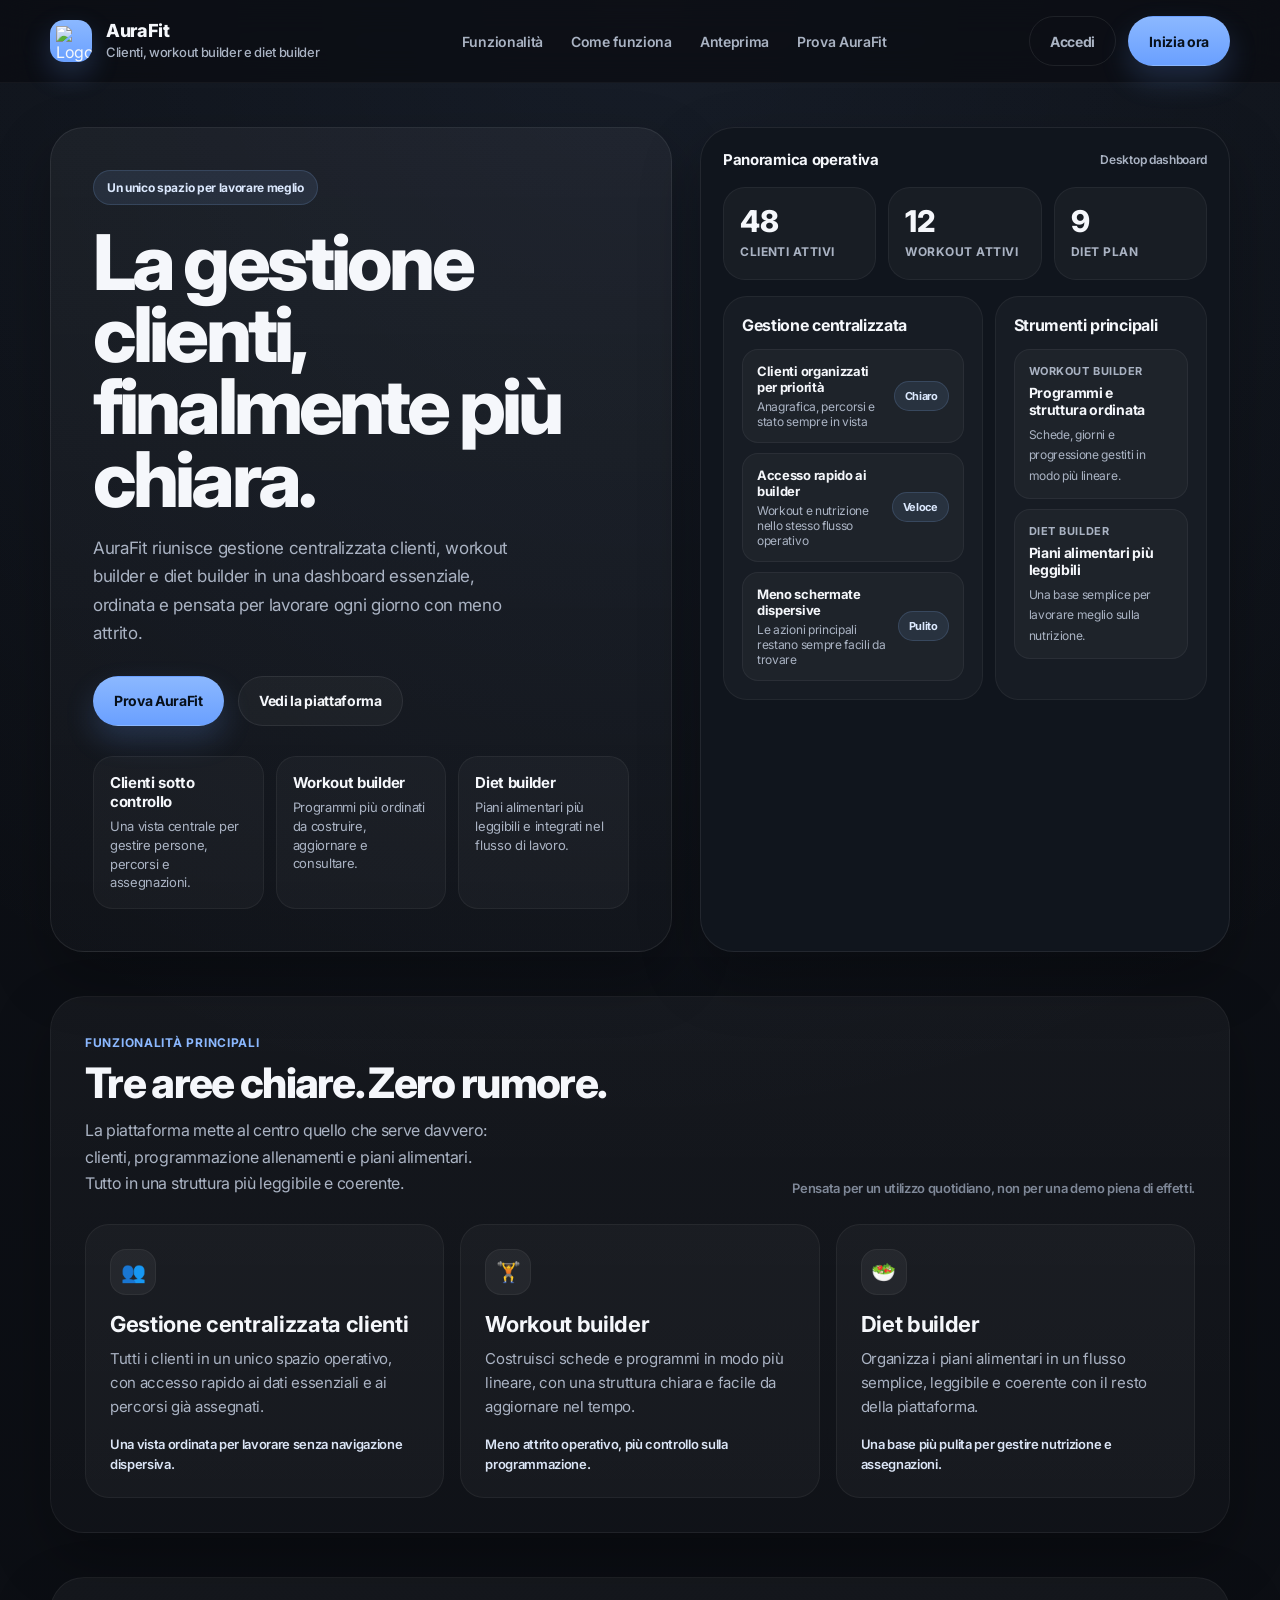
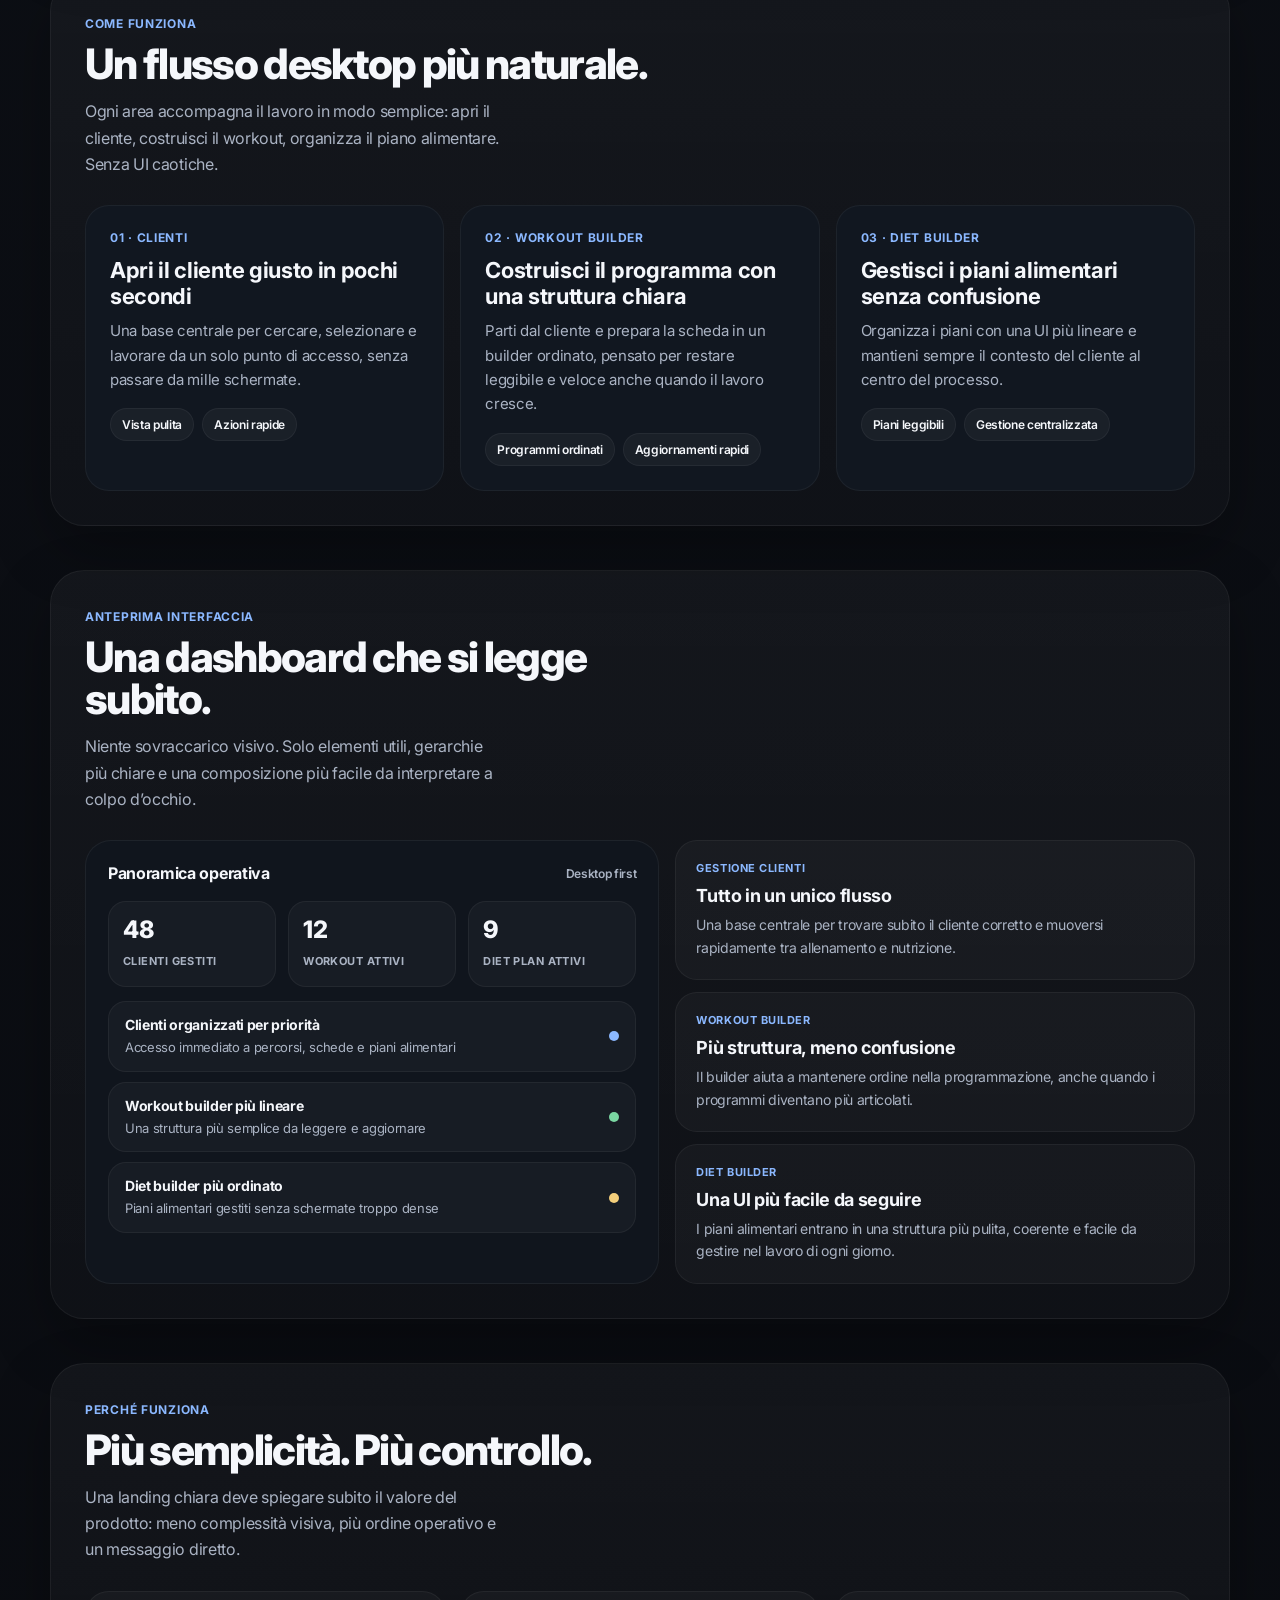
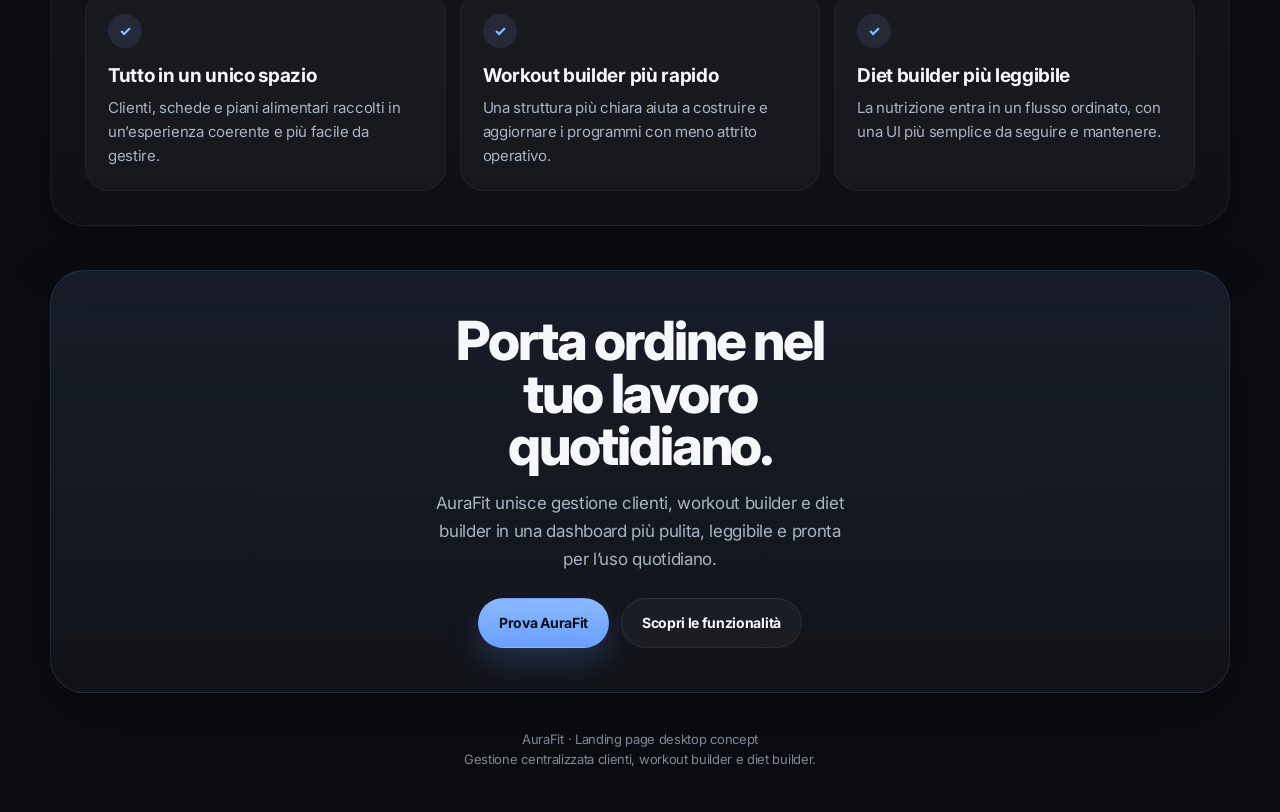
==== public/index.html @ 7ba54637 "Redesign landing desktop e aggiorna header mobile" ====
<!DOCTYPE html>
<html lang="it">
<head>
  <meta charset="UTF-8" />
  <meta name="viewport" content="width=device-width, initial-scale=1.0" />
  <meta name="theme-color" content="#0b0d12" />
  <link rel="apple-touch-icon" href="/media/apple-touch-icon.png" />
  <link rel="manifest" href="/manifest.json" />
  <title>AuraFit — Gestione clienti, workout builder e diet builder</title>
  <link rel="preconnect" href="https://fonts.googleapis.com">
  <link rel="preconnect" href="https://fonts.gstatic.com" crossorigin>
  <link href="https://fonts.googleapis.com/css2?family=Inter:wght@400;500;600;700;800&display=swap" rel="stylesheet">
  <style>
    :root {
      --bg: #0b0d12;
      --bg-soft: #11141b;
      --surface: #141922;
      --surface-2: #191f29;
      --surface-3: #10151d;
      --stroke: rgba(255,255,255,0.08);
      --stroke-soft: rgba(255,255,255,0.05);
      --text: #f5f7fb;
      --muted: #aab3c3;
      --muted-2: #7f8898;
      --primary: #8bb8ff;
      --primary-strong: #6aa0ff;
      --success: #7ad7a2;
      --warning: #f4cf7b;
      --shadow: 0 24px 60px rgba(0,0,0,0.28);
      --radius-xl: 34px;
      --radius-lg: 26px;
      --radius-md: 20px;
      --radius-sm: 16px;
      --container: 1180px;
    }

    * { box-sizing: border-box; }
    html { scroll-behavior: smooth; }

    body {
      margin: 0;
      font-family: 'Inter', system-ui, -apple-system, BlinkMacSystemFont, 'Segoe UI', sans-serif;
      letter-spacing: -0.02em;
      color: var(--text);
      background:
        radial-gradient(circle at top center, rgba(139, 184, 255, 0.08), transparent 28%),
        linear-gradient(180deg, #0d1016 0%, #0a0c11 100%);
    }

    a { color: inherit; text-decoration: none; }
    img { max-width: 100%; display: block; }

    .container { width: min(var(--container), calc(100% - 48px)); margin: 0 auto; }

    .site-header {
      position: sticky;
      top: 0;
      z-index: 20;
      backdrop-filter: blur(16px);
      background: rgba(10, 12, 17, 0.72);
      border-bottom: 1px solid rgba(255,255,255,0.04);
    }

    .nav { display: flex; align-items: center; justify-content: space-between; gap: 24px; min-height: 82px; }

    .brand { display: flex; align-items: center; gap: 14px; min-width: 0; }

    .brand-mark {
      width: 42px;
      height: 42px;
      border-radius: 14px;
      display: grid;
      place-items: center;
      background: linear-gradient(180deg, var(--primary), var(--primary-strong));
      box-shadow: 0 12px 28px rgba(106, 160, 255, 0.22);
      overflow: hidden;
      padding: 6px;
      flex: 0 0 auto;
    }

    .brand-mark img {
      width: 100%;
      height: 100%;
      object-fit: contain;
    }

    .brand-copy strong { display: block; font-size: 18px; line-height: 1.05; font-weight: 800; }
    .brand-copy span { display: block; margin-top: 4px; color: var(--muted); font-size: 13px; font-weight: 500; }

    .nav-links { display: flex; align-items: center; gap: 28px; color: var(--muted); font-size: 14px; font-weight: 600; }
    .nav-actions { display: flex; align-items: center; gap: 12px; }

    .btn {
      display: inline-flex; align-items: center; justify-content: center; min-height: 50px; padding: 0 20px;
      border-radius: 999px; border: 1px solid transparent; font-size: 14px; font-weight: 700;
      transition: transform .18s ease, opacity .18s ease, background .18s ease; cursor: pointer;
    }
    .btn:hover { opacity: 0.96; }
    .btn:active { transform: scale(0.98); }

    .btn-primary { background: linear-gradient(180deg, var(--primary), var(--primary-strong)); color: #07101b; box-shadow: 0 14px 30px rgba(106, 160, 255, 0.20); }
    .btn-secondary { background: rgba(255,255,255,0.035); border-color: var(--stroke); color: var(--text); }
    .btn-ghost { background: transparent; border-color: var(--stroke); color: var(--muted); }

    .hero { padding: 44px 0 22px; }
    .hero-shell { display: grid; grid-template-columns: 1.08fr 0.92fr; gap: 28px; align-items: stretch; }

    .hero-copy, .hero-visual { border-radius: var(--radius-xl); border: 1px solid var(--stroke); box-shadow: var(--shadow); }
    .hero-copy { padding: 42px; background: linear-gradient(180deg, rgba(255,255,255,0.045), rgba(255,255,255,0.02)); }

    .eyebrow {
      display: inline-flex; align-items: center; gap: 8px; padding: 9px 13px; border-radius: 999px;
      background: rgba(139, 184, 255, 0.10); border: 1px solid rgba(139, 184, 255, 0.16);
      color: #dbe8fd; font-size: 12px; font-weight: 700; margin-bottom: 22px;
    }

    h1, h2, h3, p { margin: 0; }

    .hero-copy h1 { font-size: clamp(54px, 6vw, 78px); line-height: 0.94; letter-spacing: -0.05em; max-width: 11ch; margin-bottom: 18px; font-weight: 800; }
    .hero-copy p { font-size: 17px; line-height: 1.68; color: var(--muted); max-width: 38ch; }

    .hero-actions { display: flex; gap: 14px; margin: 28px 0 30px; flex-wrap: wrap; }

    .hero-points { display: grid; grid-template-columns: repeat(3, 1fr); gap: 12px; }
    .point-card { padding: 16px; border-radius: 20px; background: rgba(255,255,255,0.03); border: 1px solid rgba(255,255,255,0.05); }
    .point-card strong { display: block; font-size: 15px; margin-bottom: 6px; }
    .point-card span { display: block; color: var(--muted); font-size: 13px; line-height: 1.45; }

    .hero-visual { padding: 22px; background: #10151d; display: flex; flex-direction: column; gap: 16px; }
    .visual-top { display: flex; align-items: center; justify-content: space-between; margin-bottom: 2px; }
    .visual-top strong { font-size: 15px; font-weight: 700; }
    .visual-top span { color: var(--muted); font-size: 12px; font-weight: 600; }

    .visual-stats { display: grid; grid-template-columns: repeat(3, 1fr); gap: 12px; }
    .stat-card { padding: 18px 16px; border-radius: 22px; background: rgba(255,255,255,0.035); border: 1px solid rgba(255,255,255,0.05); }
    .stat-card .value { display: block; font-size: 30px; line-height: 1; font-weight: 800; margin-bottom: 8px; }
    .stat-card .label { display: block; color: var(--muted); font-size: 12px; line-height: 1.4; text-transform: uppercase; letter-spacing: 0.04em; font-weight: 700; }

    .visual-grid { display: grid; grid-template-columns: 1.1fr 0.9fr; gap: 12px; }
    .panel { padding: 18px; border-radius: 24px; background: rgba(255,255,255,0.03); border: 1px solid rgba(255,255,255,0.05); }
    .panel h3 { font-size: 16px; margin-bottom: 14px; font-weight: 700; }
    .panel-stack { display: grid; gap: 10px; }

    .mini-row {
      display: flex; align-items: center; justify-content: space-between; gap: 10px;
      padding: 13px 14px; border-radius: 16px; background: rgba(255,255,255,0.03); border: 1px solid rgba(255,255,255,0.05);
    }
    .mini-row strong { display: block; font-size: 13px; margin-bottom: 4px; }
    .mini-row span { display: block; color: var(--muted); font-size: 12px; }

    .mini-tag {
      color: #dbe8fd; font-size: 11px; font-weight: 700; padding: 7px 10px; border-radius: 999px;
      background: rgba(139, 184, 255, 0.10); border: 1px solid rgba(139, 184, 255, 0.16); white-space: nowrap;
    }

    .builder-list { display: grid; gap: 10px; }
    .builder-card { padding: 14px; border-radius: 16px; background: rgba(255,255,255,0.03); border: 1px solid rgba(255,255,255,0.05); }
    .builder-card small { display: block; color: var(--muted); font-size: 11px; margin-bottom: 6px; text-transform: uppercase; letter-spacing: 0.05em; font-weight: 700; }
    .builder-card strong { display: block; font-size: 14px; margin-bottom: 5px; }
    .builder-card span { color: var(--muted); font-size: 12px; line-height: 1.45; }

    section { padding: 22px 0; }

    .section-card {
      padding: 34px; border-radius: var(--radius-xl);
      background: linear-gradient(180deg, rgba(255,255,255,0.04), rgba(255,255,255,0.02));
      border: 1px solid var(--stroke-soft); box-shadow: var(--shadow);
    }

    .section-head { display: flex; align-items: end; justify-content: space-between; gap: 24px; margin-bottom: 28px; }
    .section-head .left { max-width: 620px; }

    .kicker { display: inline-block; margin-bottom: 12px; color: var(--primary); font-size: 12px; font-weight: 700; text-transform: uppercase; letter-spacing: 0.06em; }
    .section-head h2 { font-size: 42px; line-height: 1.02; margin-bottom: 12px; font-weight: 800; letter-spacing: -0.04em; }
    .section-head p { color: var(--muted); font-size: 16px; line-height: 1.65; max-width: 42ch; }

    .section-note { color: var(--muted-2); font-size: 13px; font-weight: 600; }

    .features-grid { display: grid; grid-template-columns: repeat(3, 1fr); gap: 16px; }
    .feature-card { padding: 24px; border-radius: 24px; background: rgba(255,255,255,0.03); border: 1px solid rgba(255,255,255,0.05); }
    .feature-icon { width: 46px; height: 46px; display: grid; place-items: center; border-radius: 16px; background: rgba(255,255,255,0.05); border: 1px solid rgba(255,255,255,0.05); font-size: 20px; margin-bottom: 16px; }
    .feature-card h3 { font-size: 22px; margin-bottom: 10px; font-weight: 700; }
    .feature-card p { color: var(--muted); font-size: 15px; line-height: 1.6; margin-bottom: 14px; }
    .feature-card small { color: #dbe5f6; font-size: 13px; font-weight: 600; }

    .workflow-grid { display: grid; grid-template-columns: repeat(3, 1fr); gap: 16px; }
    .workflow-card { padding: 24px; border-radius: 24px; background: #111720; border: 1px solid rgba(255,255,255,0.05); }
    .workflow-card .step { color: var(--primary); font-size: 12px; font-weight: 700; margin-bottom: 12px; text-transform: uppercase; letter-spacing: 0.06em; }
    .workflow-card h3 { font-size: 22px; margin-bottom: 10px; font-weight: 700; }
    .workflow-card p { color: var(--muted); font-size: 15px; line-height: 1.62; margin-bottom: 16px; }

    .chip-row { display: flex; flex-wrap: wrap; gap: 8px; }
    .chip { padding: 8px 11px; border-radius: 999px; background: rgba(255,255,255,0.04); border: 1px solid rgba(255,255,255,0.05); color: var(--text); font-size: 12px; font-weight: 600; }

    .preview-layout { display: grid; grid-template-columns: 1.05fr 0.95fr; gap: 16px; }
    .preview-surface { padding: 22px; border-radius: 26px; background: #10151d; border: 1px solid rgba(255,255,255,0.06); }

    .preview-header { display: flex; align-items: center; justify-content: space-between; gap: 12px; margin-bottom: 18px; }
    .preview-header strong { font-size: 16px; font-weight: 700; }
    .preview-header span { color: var(--muted); font-size: 12px; font-weight: 600; }

    .metrics { display: grid; grid-template-columns: repeat(3, 1fr); gap: 12px; margin-bottom: 14px; }
    .metric-card { padding: 16px 14px; border-radius: 18px; background: rgba(255,255,255,0.03); border: 1px solid rgba(255,255,255,0.05); }
    .metric-card .n { display: block; font-size: 24px; line-height: 1; font-weight: 800; margin-bottom: 7px; }
    .metric-card .t { color: var(--muted); font-size: 11px; text-transform: uppercase; letter-spacing: 0.04em; font-weight: 700; line-height: 1.4; }

    .list-card { display: grid; gap: 10px; }
    .list-item {
      display: flex; align-items: center; justify-content: space-between; gap: 14px;
      padding: 14px 16px; border-radius: 18px; background: rgba(255,255,255,0.03); border: 1px solid rgba(255,255,255,0.05);
    }
    .list-item strong { display: block; font-size: 14px; margin-bottom: 5px; }
    .list-item span { display: block; color: var(--muted); font-size: 13px; line-height: 1.45; }

    .dot { width: 10px; height: 10px; border-radius: 50%; flex: 0 0 auto; }
    .dot-blue { background: var(--primary); }
    .dot-green { background: var(--success); }
    .dot-yellow { background: var(--warning); }

    .preview-side { display: grid; gap: 12px; }
    .side-card { padding: 20px; border-radius: 22px; background: rgba(255,255,255,0.03); border: 1px solid rgba(255,255,255,0.05); }
    .side-card small { display: block; color: var(--primary); font-size: 11px; text-transform: uppercase; letter-spacing: 0.05em; font-weight: 700; margin-bottom: 10px; }
    .side-card strong { display: block; font-size: 18px; margin-bottom: 8px; }
    .side-card p { color: var(--muted); font-size: 14px; line-height: 1.6; }

    .benefits-grid { display: grid; grid-template-columns: repeat(3, 1fr); gap: 14px; }
    .benefit-card { padding: 22px; border-radius: 24px; background: rgba(255,255,255,0.03); border: 1px solid rgba(255,255,255,0.05); }
    .benefit-mark { width: 34px; height: 34px; display: grid; place-items: center; border-radius: 50%; background: rgba(139, 184, 255, 0.10); color: var(--primary); font-size: 14px; font-weight: 800; margin-bottom: 16px; }
    .benefit-card h3 { font-size: 19px; margin-bottom: 9px; font-weight: 700; }
    .benefit-card p { color: var(--muted); font-size: 15px; line-height: 1.6; }

    .cta-card {
      padding: 44px 36px; border-radius: var(--radius-xl);
      background: linear-gradient(180deg, rgba(139, 184, 255, 0.10), rgba(255,255,255,0.03));
      border: 1px solid rgba(139, 184, 255, 0.12); box-shadow: var(--shadow); text-align: center;
    }
    .cta-card h2 { font-size: 54px; line-height: 0.98; max-width: 12ch; margin: 0 auto 16px; letter-spacing: -0.04em; font-weight: 800; }
    .cta-card p { color: var(--muted); font-size: 17px; line-height: 1.65; max-width: 38ch; margin: 0 auto 24px; }

    .cta-actions { display: flex; align-items: center; justify-content: center; gap: 12px; flex-wrap: wrap; }

    .footer { padding: 14px 0 42px; color: var(--muted-2); font-size: 13px; text-align: center; line-height: 1.6; }

    @media (max-width: 1100px) {
      .hero-shell, .preview-layout, .features-grid, .workflow-grid, .benefits-grid { grid-template-columns: 1fr; }
      .hero-points, .visual-stats, .metrics { grid-template-columns: repeat(3, 1fr); }
      .visual-grid { grid-template-columns: 1fr; }
      .section-head { display: block; }
      .section-note { margin-top: 12px; }
    }

    @media (max-width: 820px) {
      .container { width: min(var(--container), calc(100% - 28px)); }
      .nav { min-height: 72px; }
      .nav-links, .nav-actions .btn-primary { display: none; }
      .nav-actions { margin-left: auto; }
      .nav-actions .btn-ghost { min-height: 42px; padding: 0 14px; font-size: 13px; color: var(--text); background: rgba(255,255,255,0.05); }
      .brand-copy span { display: none; }
      .brand-copy strong { font-size: 16px; }

      .hero-copy h1, .section-head h2, .cta-card h2 { max-width: none; }
      .hero-points, .visual-stats, .metrics { grid-template-columns: 1fr; }
      .hero-copy, .section-card, .cta-card { padding: 24px; }
    }
  </style>
</head>
<body>
  <header class="site-header">
    <div class="container nav">
      <a href="#" class="brand">
        <div class="brand-mark">
          <img src="/media/logo.png" alt="Logo AuraFit" />
        </div>
        <div class="brand-copy">
          <strong>AuraFit</strong>
          <span>Clienti, workout builder e diet builder</span>
        </div>
      </a>

      <nav class="nav-links">
        <a href="#features">Funzionalità</a>
        <a href="#workflow">Come funziona</a>
        <a href="#preview">Anteprima</a>
        <a href="#cta">Prova AuraFit</a>
      </nav>

      <div class="nav-actions">
        <a class="btn btn-ghost" href="/login.php">Accedi</a>
        <a class="btn btn-primary" href="#cta">Inizia ora</a>
      </div>
    </div>
  </header>

  <main>
    <section class="hero">
      <div class="container hero-shell">
        <div class="hero-copy">
          <div class="eyebrow">Un unico spazio per lavorare meglio</div>
          <h1>La gestione clienti, finalmente più chiara.</h1>
          <p>
            AuraFit riunisce gestione centralizzata clienti, workout builder e diet builder
            in una dashboard essenziale, ordinata e pensata per lavorare ogni giorno con meno attrito.
          </p>

          <div class="hero-actions">
            <a class="btn btn-primary" href="#cta">Prova AuraFit</a>
            <a class="btn btn-secondary" href="#preview">Vedi la piattaforma</a>
          </div>

          <div class="hero-points">
            <div class="point-card">
              <strong>Clienti sotto controllo</strong>
              <span>Una vista centrale per gestire persone, percorsi e assegnazioni.</span>
            </div>
            <div class="point-card">
              <strong>Workout builder</strong>
              <span>Programmi più ordinati da costruire, aggiornare e consultare.</span>
            </div>
            <div class="point-card">
              <strong>Diet builder</strong>
              <span>Piani alimentari più leggibili e integrati nel flusso di lavoro.</span>
            </div>
          </div>
        </div>

        <div class="hero-visual">
          <div class="visual-top">
            <strong>Panoramica operativa</strong>
            <span>Desktop dashboard</span>
          </div>

          <div class="visual-stats">
            <div class="stat-card">
              <span class="value">48</span>
              <span class="label">Clienti attivi</span>
            </div>
            <div class="stat-card">
              <span class="value">12</span>
              <span class="label">Workout attivi</span>
            </div>
            <div class="stat-card">
              <span class="value">9</span>
              <span class="label">Diet plan</span>
            </div>
          </div>

          <div class="visual-grid">
            <div class="panel">
              <h3>Gestione centralizzata</h3>
              <div class="panel-stack">
                <div class="mini-row">
                  <div>
                    <strong>Clienti organizzati per priorità</strong>
                    <span>Anagrafica, percorsi e stato sempre in vista</span>
                  </div>
                  <div class="mini-tag">Chiaro</div>
                </div>
                <div class="mini-row">
                  <div>
                    <strong>Accesso rapido ai builder</strong>
                    <span>Workout e nutrizione nello stesso flusso operativo</span>
                  </div>
                  <div class="mini-tag">Veloce</div>
                </div>
                <div class="mini-row">
                  <div>
                    <strong>Meno schermate dispersive</strong>
                    <span>Le azioni principali restano sempre facili da trovare</span>
                  </div>
                  <div class="mini-tag">Pulito</div>
                </div>
              </div>
            </div>

            <div class="panel">
              <h3>Strumenti principali</h3>
              <div class="builder-list">
                <div class="builder-card">
                  <small>Workout builder</small>
                  <strong>Programmi e struttura ordinata</strong>
                  <span>Schede, giorni e progressione gestiti in modo più lineare.</span>
                </div>
                <div class="builder-card">
                  <small>Diet builder</small>
                  <strong>Piani alimentari più leggibili</strong>
                  <span>Una base semplice per lavorare meglio sulla nutrizione.</span>
                </div>
              </div>
            </div>
          </div>
        </div>
      </div>
    </section>

    <section id="features">
      <div class="container">
        <div class="section-card">
          <div class="section-head">
            <div class="left">
              <span class="kicker">Funzionalità principali</span>
              <h2>Tre aree chiare. Zero rumore.</h2>
              <p>
                La piattaforma mette al centro quello che serve davvero: clienti, programmazione allenamenti
                e piani alimentari. Tutto in una struttura più leggibile e coerente.
              </p>
            </div>
            <div class="section-note">Pensata per un utilizzo quotidiano, non per una demo piena di effetti.</div>
          </div>

          <div class="features-grid">
            <article class="feature-card">
              <div class="feature-icon">👥</div>
              <h3>Gestione centralizzata clienti</h3>
              <p>
                Tutti i clienti in un unico spazio operativo, con accesso rapido ai dati essenziali
                e ai percorsi già assegnati.
              </p>
              <small>Una vista ordinata per lavorare senza navigazione dispersiva.</small>
            </article>

            <article class="feature-card">
              <div class="feature-icon">🏋️</div>
              <h3>Workout builder</h3>
              <p>
                Costruisci schede e programmi in modo più lineare, con una struttura chiara e facile
                da aggiornare nel tempo.
              </p>
              <small>Meno attrito operativo, più controllo sulla programmazione.</small>
            </article>

            <article class="feature-card">
              <div class="feature-icon">🥗</div>
              <h3>Diet builder</h3>
              <p>
                Organizza i piani alimentari in un flusso semplice, leggibile e coerente con il resto
                della piattaforma.
              </p>
              <small>Una base più pulita per gestire nutrizione e assegnazioni.</small>
            </article>
          </div>
        </div>
      </div>
    </section>

    <section id="workflow">
      <div class="container">
        <div class="section-card">
          <div class="section-head">
            <div class="left">
              <span class="kicker">Come funziona</span>
              <h2>Un flusso desktop più naturale.</h2>
              <p>
                Ogni area accompagna il lavoro in modo semplice: apri il cliente, costruisci il workout,
                organizza il piano alimentare. Senza UI caotiche.
              </p>
            </div>
          </div>

          <div class="workflow-grid">
            <article class="workflow-card">
              <div class="step">01 · Clienti</div>
              <h3>Apri il cliente giusto in pochi secondi</h3>
              <p>
                Una base centrale per cercare, selezionare e lavorare da un solo punto di accesso,
                senza passare da mille schermate.
              </p>
              <div class="chip-row">
                <span class="chip">Vista pulita</span>
                <span class="chip">Azioni rapide</span>
              </div>
            </article>

            <article class="workflow-card">
              <div class="step">02 · Workout builder</div>
              <h3>Costruisci il programma con una struttura chiara</h3>
              <p>
                Parti dal cliente e prepara la scheda in un builder ordinato, pensato per restare
                leggibile e veloce anche quando il lavoro cresce.
              </p>
              <div class="chip-row">
                <span class="chip">Programmi ordinati</span>
                <span class="chip">Aggiornamenti rapidi</span>
              </div>
            </article>

            <article class="workflow-card">
              <div class="step">03 · Diet builder</div>
              <h3>Gestisci i piani alimentari senza confusione</h3>
              <p>
                Organizza i piani con una UI più lineare e mantieni sempre il contesto del cliente
                al centro del processo.
              </p>
              <div class="chip-row">
                <span class="chip">Piani leggibili</span>
                <span class="chip">Gestione centralizzata</span>
              </div>
            </article>
          </div>
        </div>
      </div>
    </section>

    <section id="preview">
      <div class="container">
        <div class="section-card">
          <div class="section-head">
            <div class="left">
              <span class="kicker">Anteprima interfaccia</span>
              <h2>Una dashboard che si legge subito.</h2>
              <p>
                Niente sovraccarico visivo. Solo elementi utili, gerarchie più chiare e una composizione
                più facile da interpretare a colpo d’occhio.
              </p>
            </div>
          </div>

          <div class="preview-layout">
            <div class="preview-surface">
              <div class="preview-header">
                <strong>Panoramica operativa</strong>
                <span>Desktop first</span>
              </div>

              <div class="metrics">
                <div class="metric-card">
                  <span class="n">48</span>
                  <span class="t">Clienti gestiti</span>
                </div>
                <div class="metric-card">
                  <span class="n">12</span>
                  <span class="t">Workout attivi</span>
                </div>
                <div class="metric-card">
                  <span class="n">9</span>
                  <span class="t">Diet plan attivi</span>
                </div>
              </div>

              <div class="list-card">
                <div class="list-item">
                  <div>
                    <strong>Clienti organizzati per priorità</strong>
                    <span>Accesso immediato a percorsi, schede e piani alimentari</span>
                  </div>
                  <div class="dot dot-blue"></div>
                </div>

                <div class="list-item">
                  <div>
                    <strong>Workout builder più lineare</strong>
                    <span>Una struttura più semplice da leggere e aggiornare</span>
                  </div>
                  <div class="dot dot-green"></div>
                </div>

                <div class="list-item">
                  <div>
                    <strong>Diet builder più ordinato</strong>
                    <span>Piani alimentari gestiti senza schermate troppo dense</span>
                  </div>
                  <div class="dot dot-yellow"></div>
                </div>
              </div>
            </div>

            <div class="preview-side">
              <div class="side-card">
                <small>Gestione clienti</small>
                <strong>Tutto in un unico flusso</strong>
                <p>
                  Una base centrale per trovare subito il cliente corretto e muoversi rapidamente
                  tra allenamento e nutrizione.
                </p>
              </div>

              <div class="side-card">
                <small>Workout builder</small>
                <strong>Più struttura, meno confusione</strong>
                <p>
                  Il builder aiuta a mantenere ordine nella programmazione, anche quando i programmi
                  diventano più articolati.
                </p>
              </div>

              <div class="side-card">
                <small>Diet builder</small>
                <strong>Una UI più facile da seguire</strong>
                <p>
                  I piani alimentari entrano in una struttura più pulita, coerente e facile da gestire
                  nel lavoro di ogni giorno.
                </p>
              </div>
            </div>
          </div>
        </div>
      </div>
    </section>

    <section>
      <div class="container">
        <div class="section-card">
          <div class="section-head">
            <div class="left">
              <span class="kicker">Perché funziona</span>
              <h2>Più semplicità. Più controllo.</h2>
              <p>
                Una landing chiara deve spiegare subito il valore del prodotto: meno complessità visiva,
                più ordine operativo e un messaggio diretto.
              </p>
            </div>
          </div>

          <div class="benefits-grid">
            <article class="benefit-card">
              <div class="benefit-mark">✓</div>
              <h3>Tutto in un unico spazio</h3>
              <p>
                Clienti, schede e piani alimentari raccolti in un’esperienza coerente e più facile da gestire.
              </p>
            </article>

            <article class="benefit-card">
              <div class="benefit-mark">✓</div>
              <h3>Workout builder più rapido</h3>
              <p>
                Una struttura più chiara aiuta a costruire e aggiornare i programmi con meno attrito operativo.
              </p>
            </article>

            <article class="benefit-card">
              <div class="benefit-mark">✓</div>
              <h3>Diet builder più leggibile</h3>
              <p>
                La nutrizione entra in un flusso ordinato, con una UI più semplice da seguire e mantenere.
              </p>
            </article>
          </div>
        </div>
      </div>
    </section>

    <section id="cta">
      <div class="container">
        <div class="cta-card">
          <h2>Porta ordine nel tuo lavoro quotidiano.</h2>
          <p>
            AuraFit unisce gestione clienti, workout builder e diet builder in una dashboard più pulita,
            leggibile e pronta per l’uso quotidiano.
          </p>

          <div class="cta-actions">
            <a class="btn btn-primary" href="#">Prova AuraFit</a>
            <a class="btn btn-secondary" href="#features">Scopri le funzionalità</a>
          </div>
        </div>
      </div>
    </section>
  </main>

  <footer class="footer">
    AuraFit · Landing page desktop concept<br>
    Gestione centralizzata clienti, workout builder e diet builder.
  </footer>
</body>
</html>
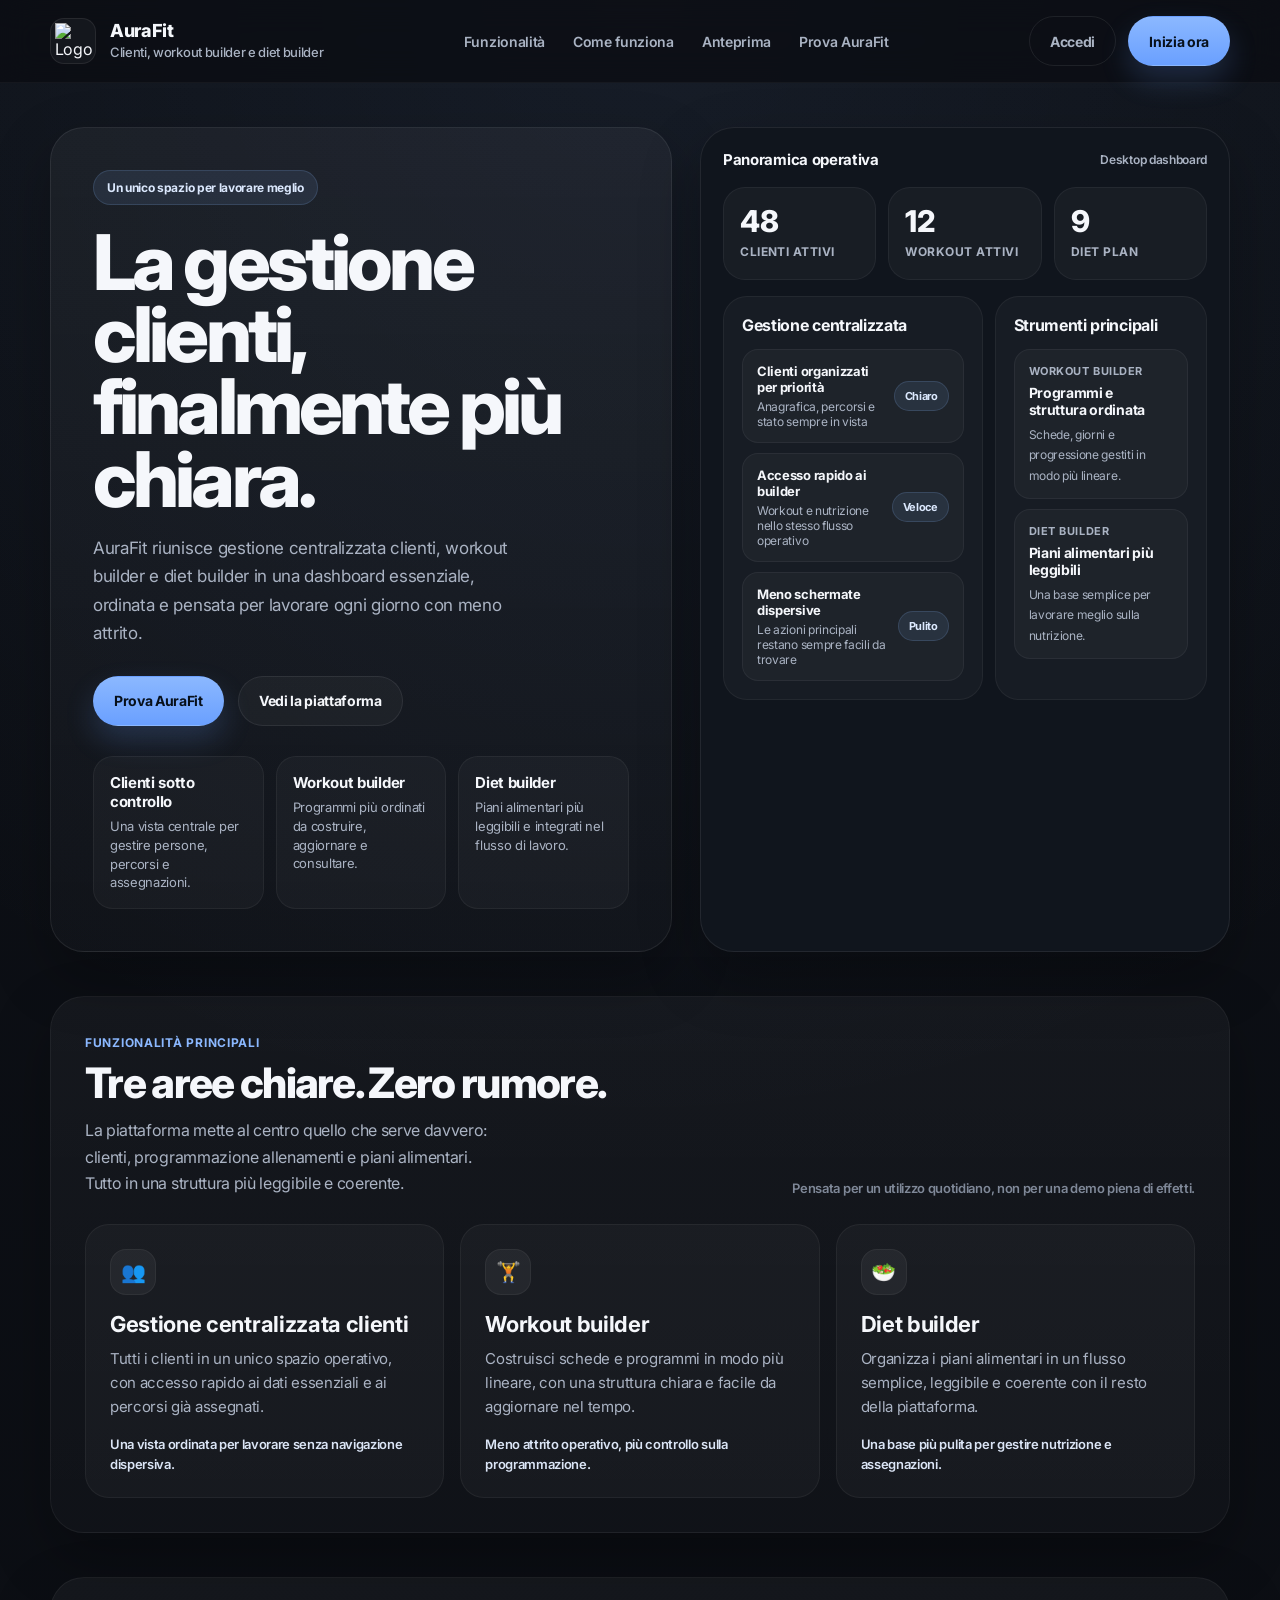
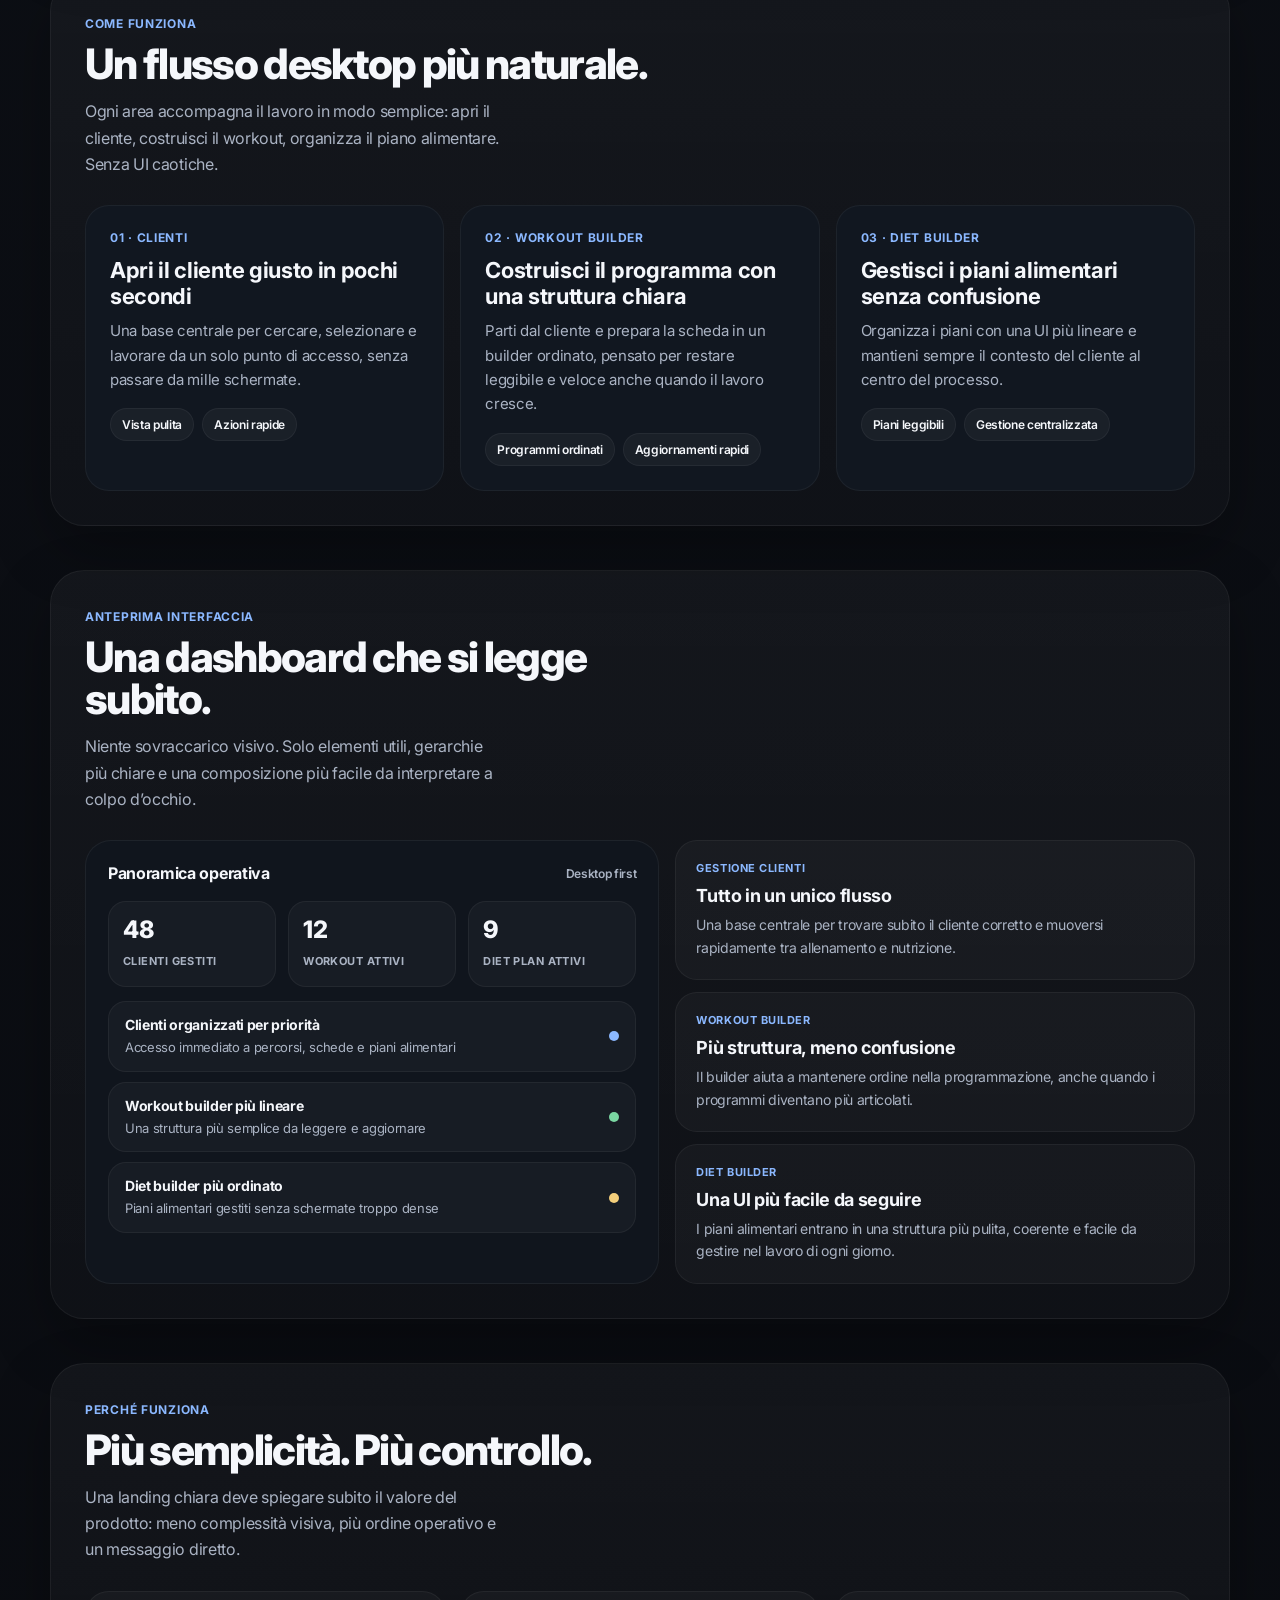
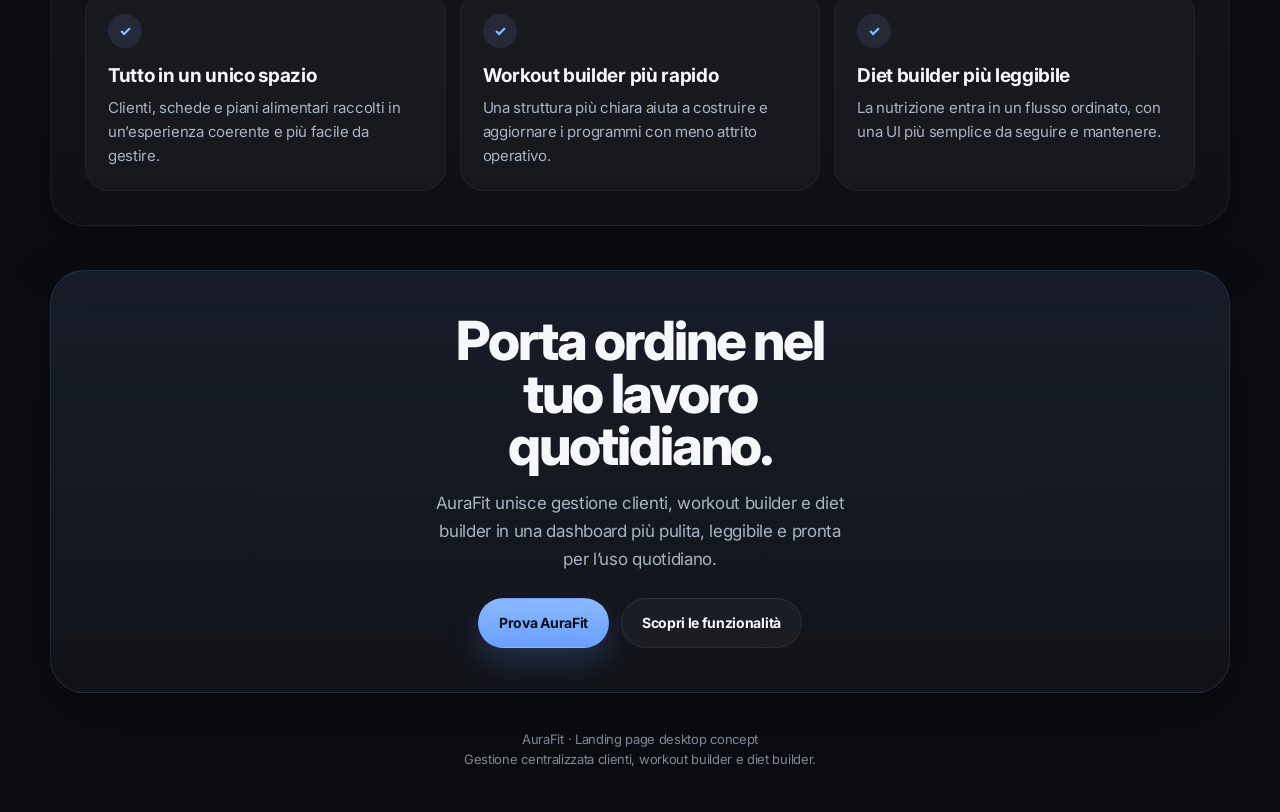
==== commit 0bbad42a: "Fix rendering del logo nel brand mark" ====
--- a/public/index.html
+++ b/public/index.html
@@ -66,22 +66,22 @@
     .brand { display: flex; align-items: center; gap: 14px; min-width: 0; }
 
     .brand-mark {
-      width: 42px;
-      height: 42px;
+      width: 46px;
+      height: 46px;
       border-radius: 14px;
       display: grid;
       place-items: center;
-      background: linear-gradient(180deg, var(--primary), var(--primary-strong));
-      box-shadow: 0 12px 28px rgba(106, 160, 255, 0.22);
+      background: rgba(255,255,255,0.04);
+      border: 1px solid rgba(255,255,255,0.08);
       overflow: hidden;
-      padding: 6px;
       flex: 0 0 auto;
     }
 
     .brand-mark img {
-      width: 100%;
-      height: 100%;
+      width: 86%;
+      height: 86%;
       object-fit: contain;
+      object-position: center;
     }
 
     .brand-copy strong { display: block; font-size: 18px; line-height: 1.05; font-weight: 800; }
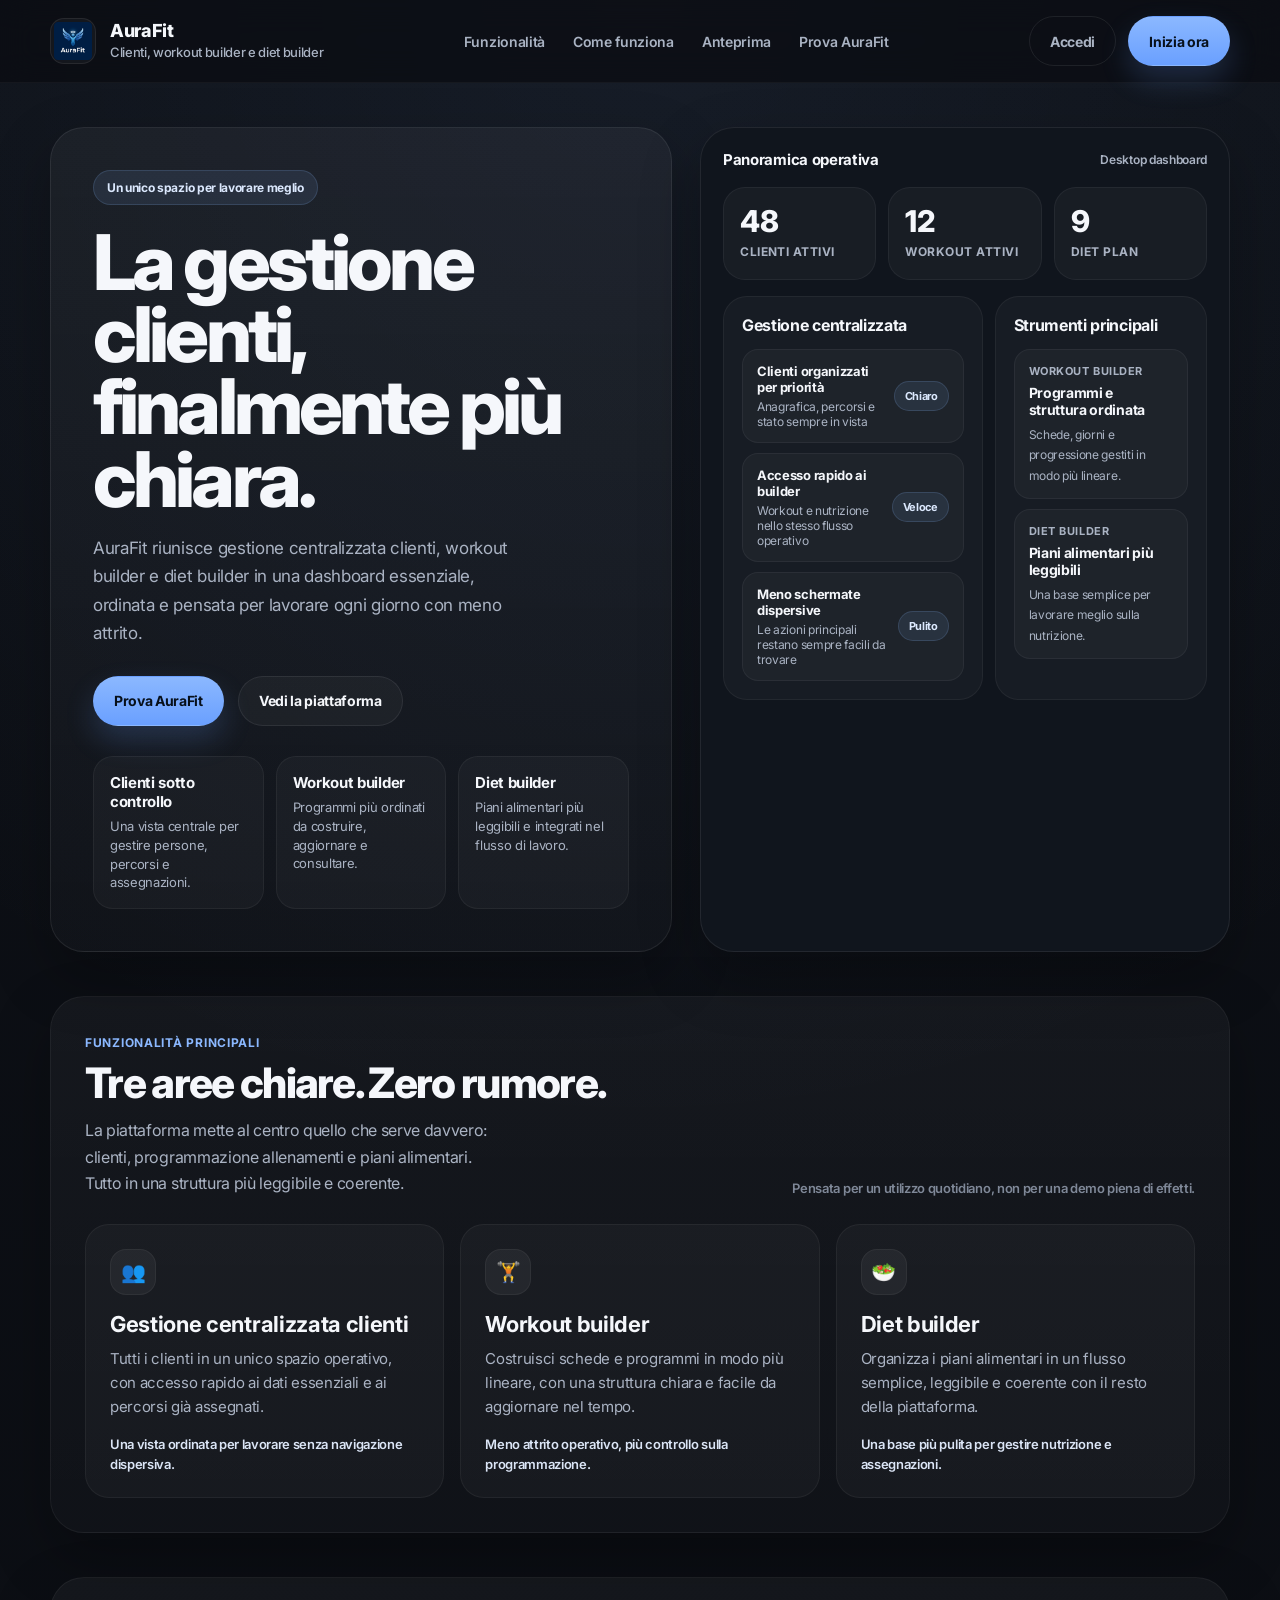
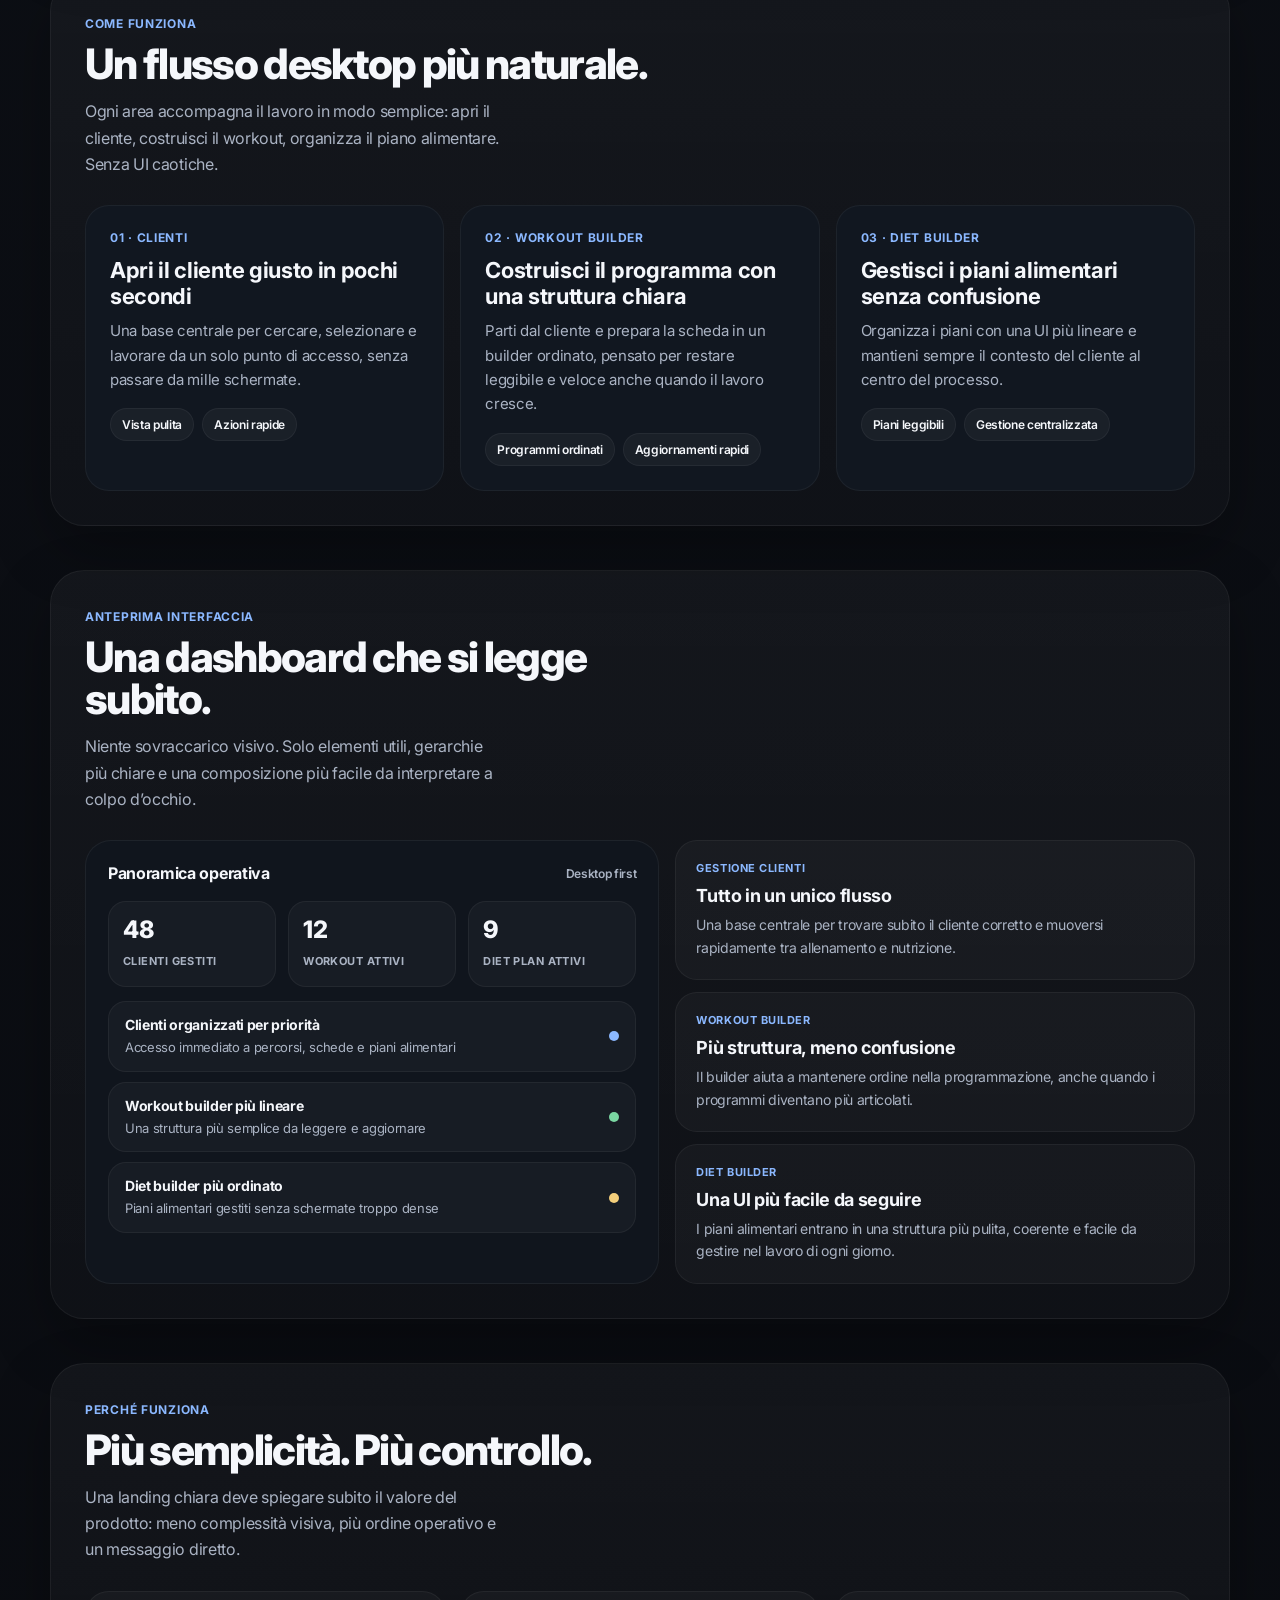
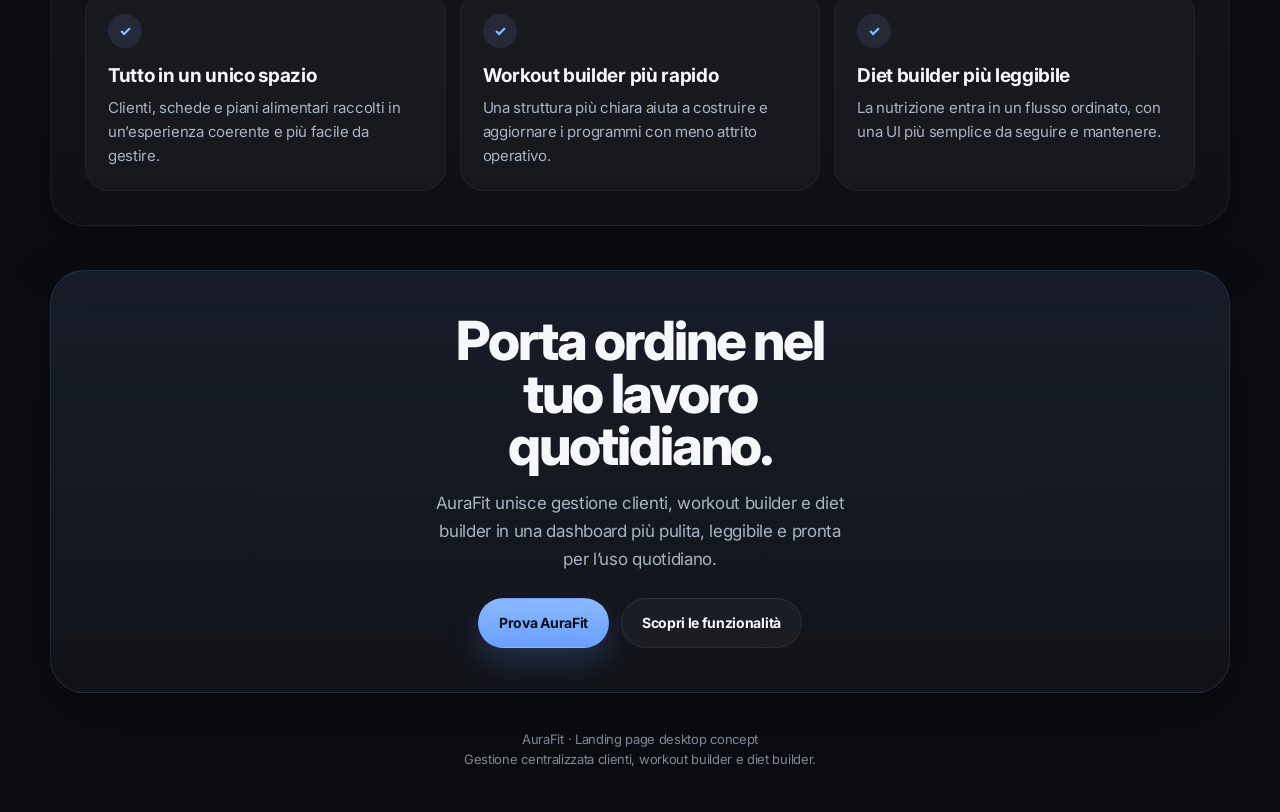
==== commit 6bdf52bc: "Update index.html" ====
--- a/public/index.html
+++ b/public/index.html
@@ -269,7 +269,7 @@
     <div class="container nav">
       <a href="#" class="brand">
         <div class="brand-mark">
-          <img src="/media/logo.png" alt="Logo AuraFit" />
+          <img src="media/logo.png" alt="Logo AuraFit" />
         </div>
         <div class="brand-copy">
           <strong>AuraFit</strong>
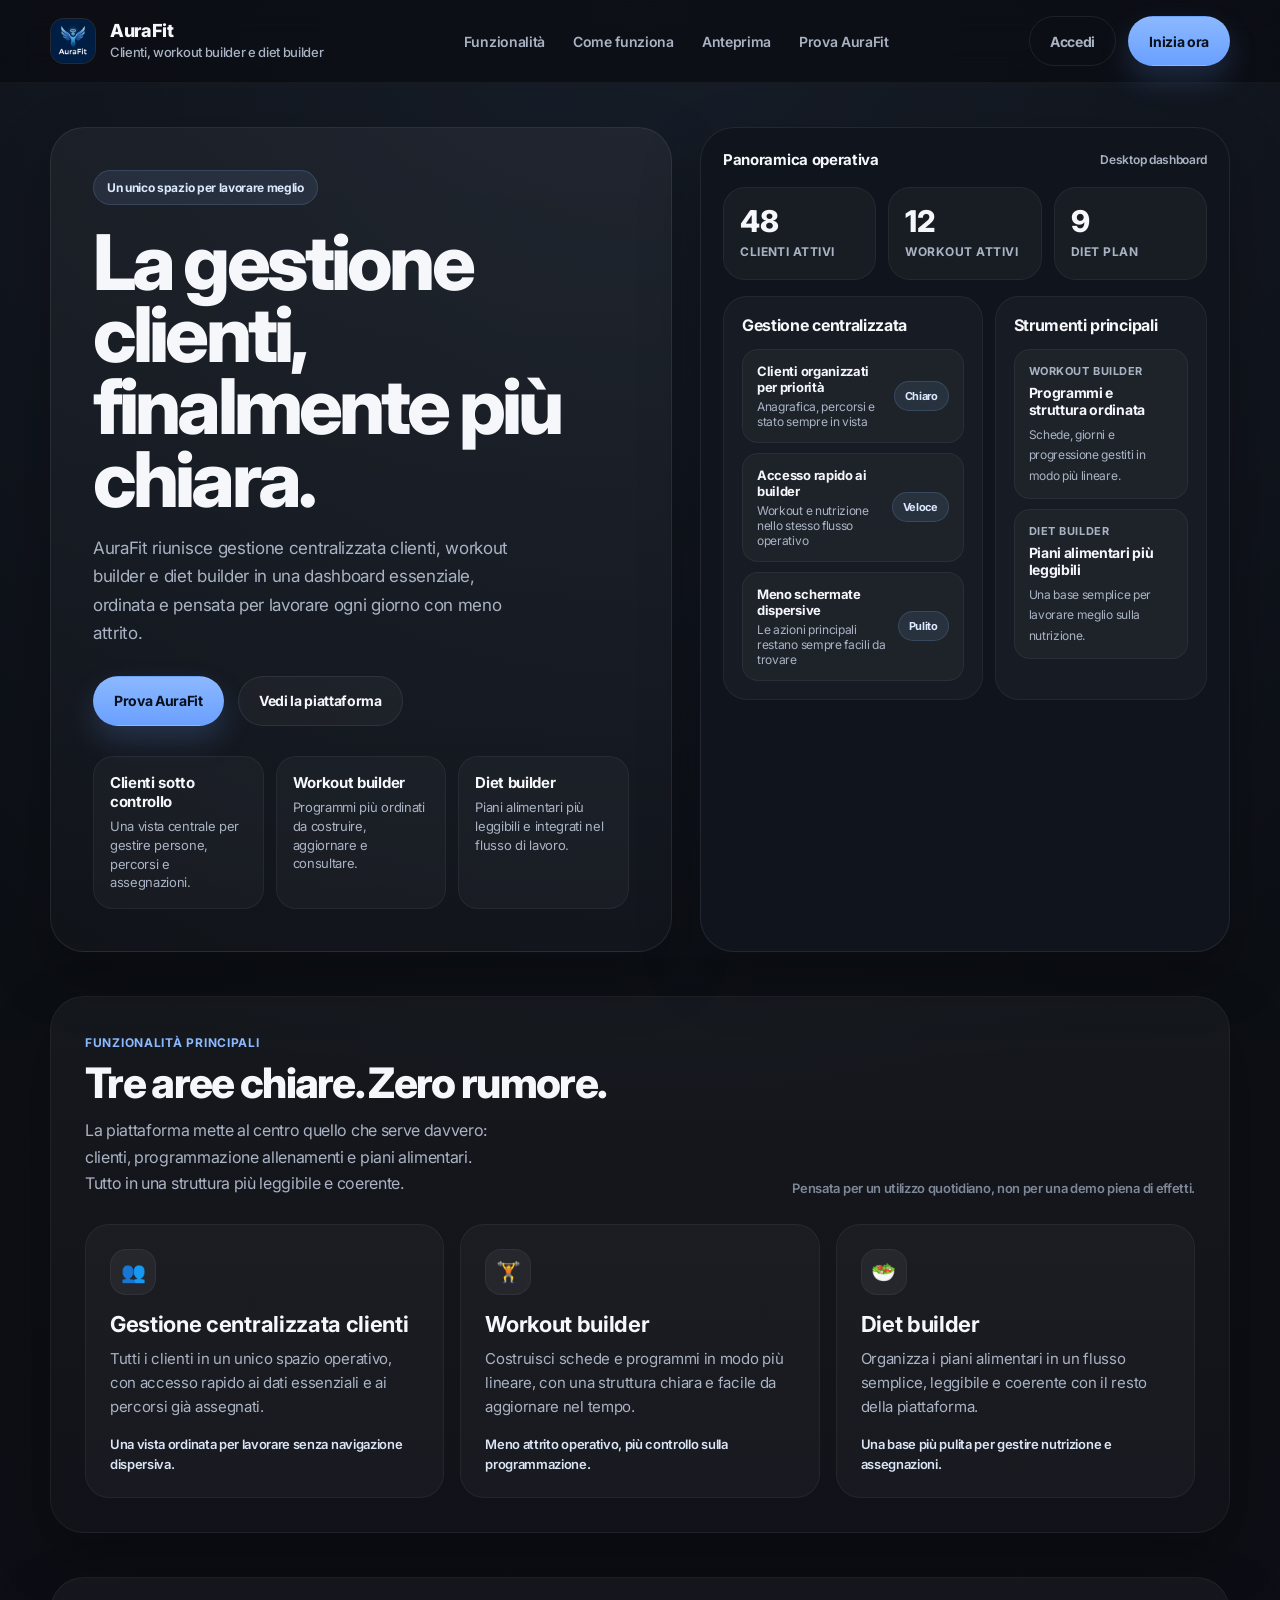
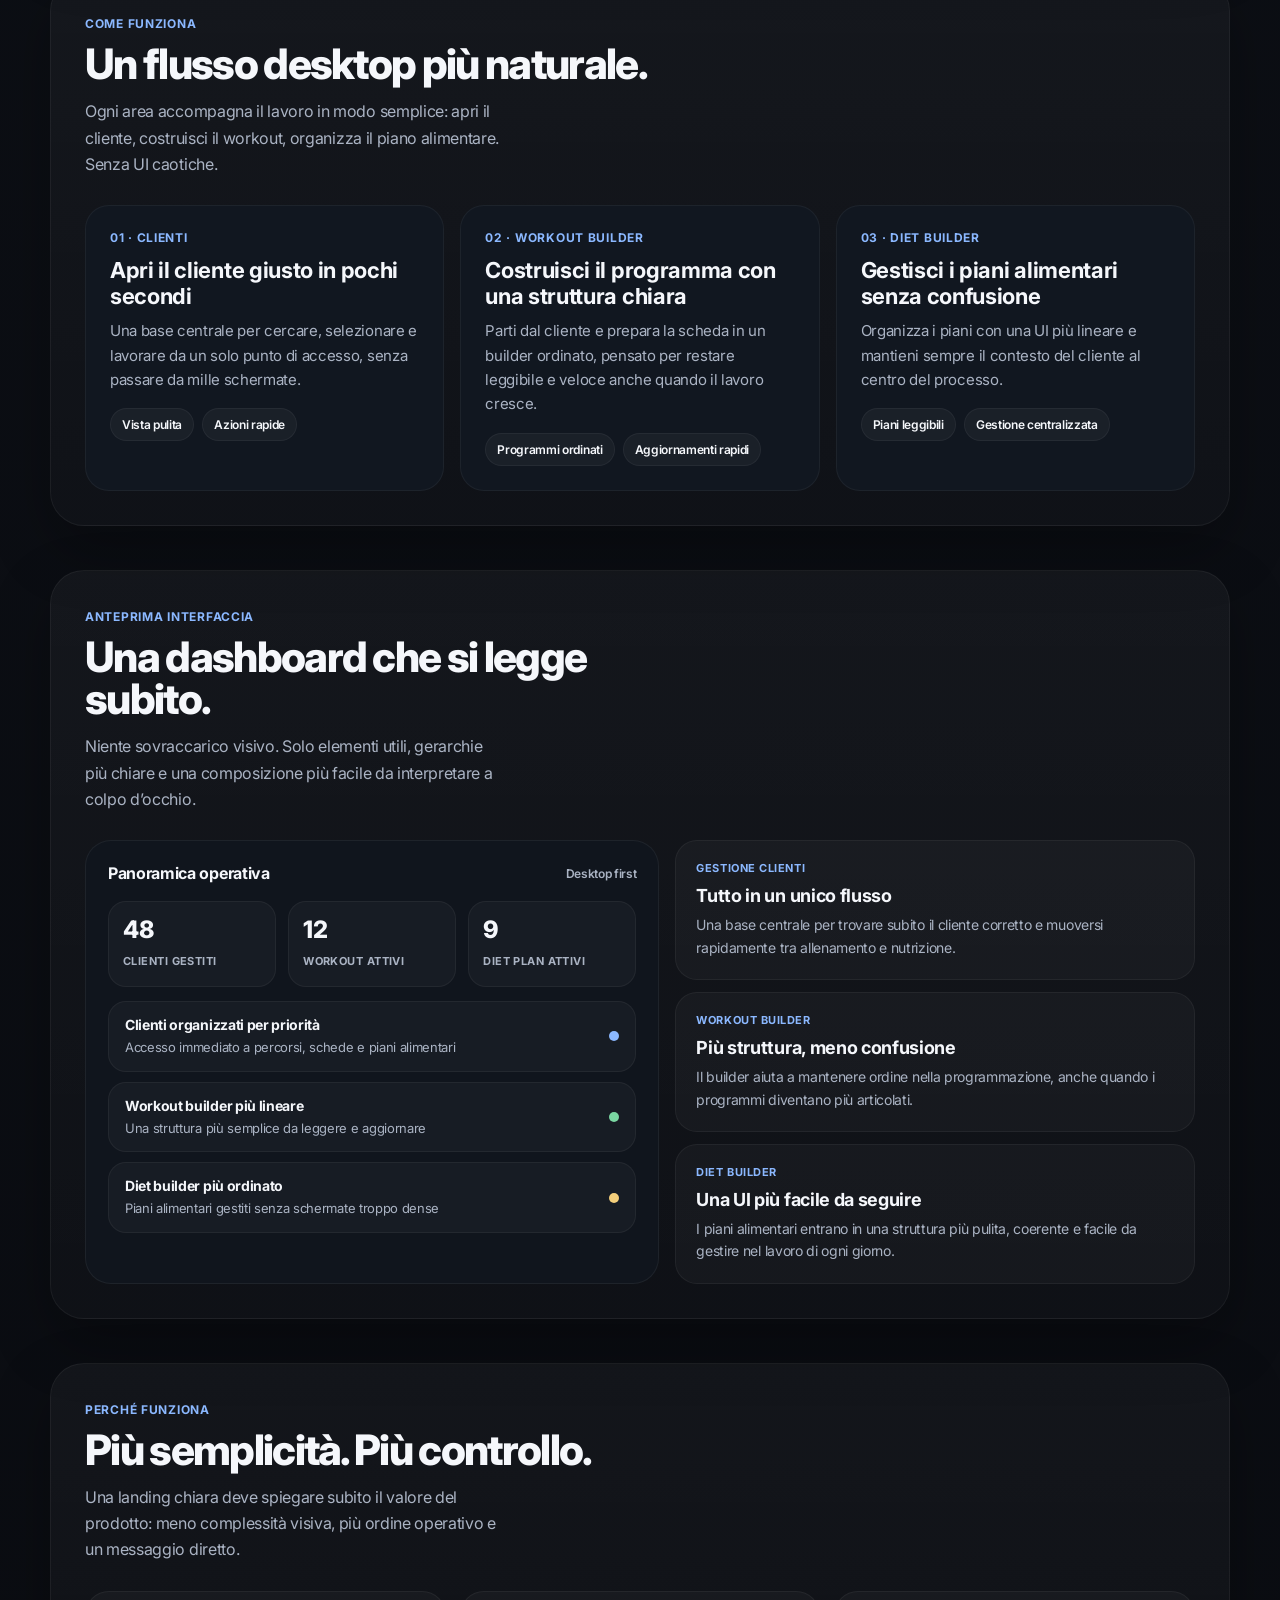
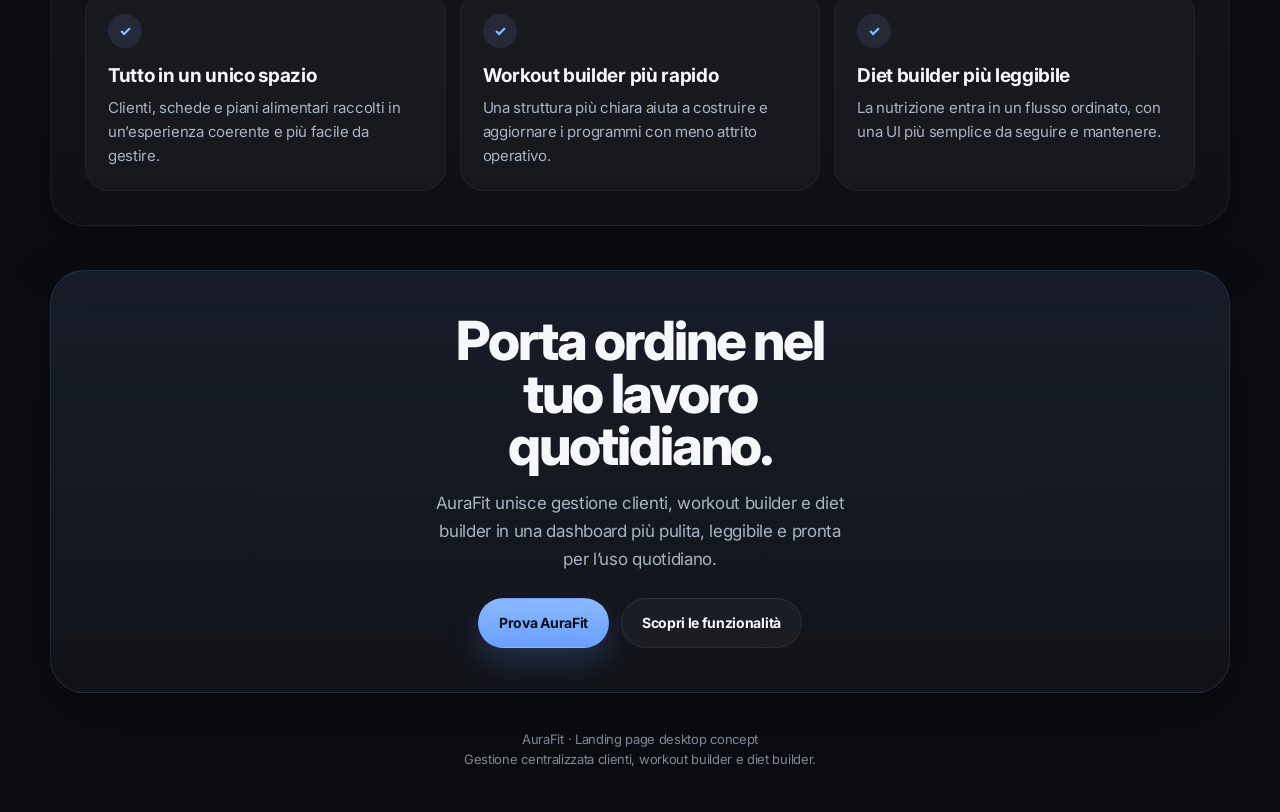
==== commit 64c5b170: "Fai riempire il logo dentro brand mark" ====
--- a/public/index.html
+++ b/public/index.html
@@ -78,9 +78,9 @@
     }
 
     .brand-mark img {
-      width: 86%;
-      height: 86%;
-      object-fit: contain;
+      width: 100%;
+      height: 100%;
+      object-fit: cover;
       object-position: center;
     }
 
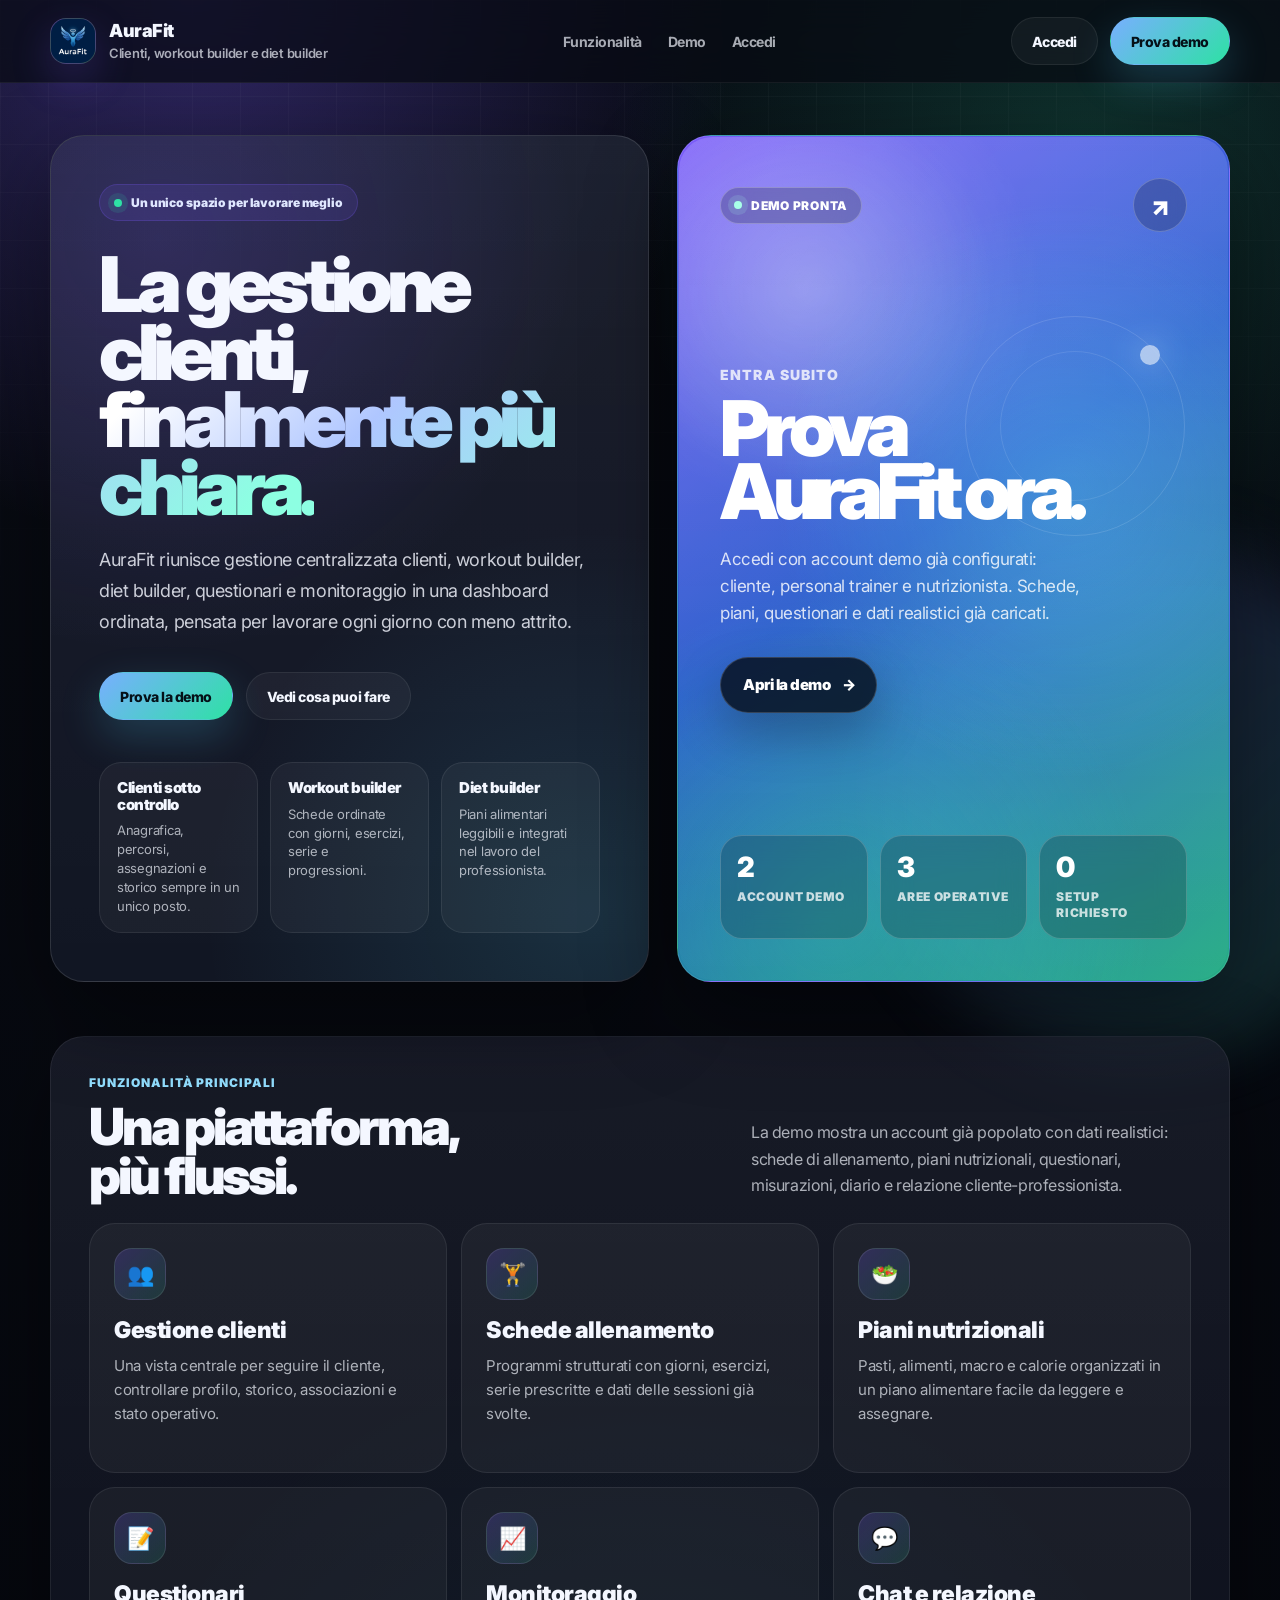
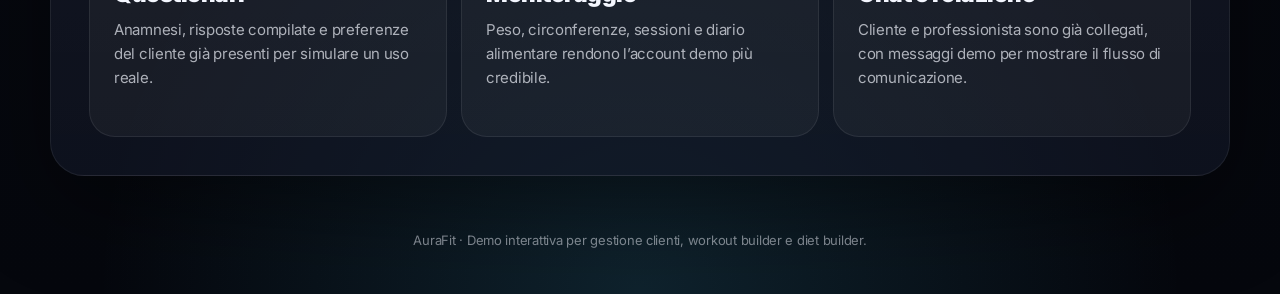
==== commit 5fd496c5: "Update index.html" ====
--- a/public/index.html
+++ b/public/index.html
@@ -3,77 +3,137 @@
 <head>
   <meta charset="UTF-8" />
   <meta name="viewport" content="width=device-width, initial-scale=1.0" />
-  <meta name="theme-color" content="#0b0d12" />
+  <meta name="theme-color" content="#070A12" />
+
   <link rel="apple-touch-icon" href="/media/apple-touch-icon.png" />
   <link rel="manifest" href="/manifest.json" />
+
   <title>AuraFit — Gestione clienti, workout builder e diet builder</title>
+
   <link rel="preconnect" href="https://fonts.googleapis.com">
   <link rel="preconnect" href="https://fonts.gstatic.com" crossorigin>
-  <link href="https://fonts.googleapis.com/css2?family=Inter:wght@400;500;600;700;800&display=swap" rel="stylesheet">
+  <link href="https://fonts.googleapis.com/css2?family=Inter:wght@400;500;600;700;800;900&display=swap" rel="stylesheet">
+
   <style>
     :root {
-      --bg: #0b0d12;
-      --bg-soft: #11141b;
-      --surface: #141922;
-      --surface-2: #191f29;
-      --surface-3: #10151d;
-      --stroke: rgba(255,255,255,0.08);
-      --stroke-soft: rgba(255,255,255,0.05);
-      --text: #f5f7fb;
-      --muted: #aab3c3;
-      --muted-2: #7f8898;
-      --primary: #8bb8ff;
-      --primary-strong: #6aa0ff;
-      --success: #7ad7a2;
-      --warning: #f4cf7b;
-      --shadow: 0 24px 60px rgba(0,0,0,0.28);
+      --bg: #070A12;
+      --bg-2: #0B1020;
+      --surface: rgba(255, 255, 255, .055);
+      --surface-strong: rgba(255, 255, 255, .085);
+      --stroke: rgba(255, 255, 255, .12);
+      --stroke-soft: rgba(255, 255, 255, .07);
+      --text: #F4F7FF;
+      --muted: rgba(244, 247, 255, .68);
+      --muted-strong: rgba(244, 247, 255, .82);
+      --purple: #7C5CFF;
+      --blue: #6CA8FF;
+      --cyan: #4CC9F0;
+      --green: #2EE1A5;
+      --pink: #FF5EA8;
       --radius-xl: 34px;
       --radius-lg: 26px;
-      --radius-md: 20px;
-      --radius-sm: 16px;
+      --radius-md: 18px;
+      --shadow: 0 30px 90px rgba(0, 0, 0, .42);
       --container: 1180px;
-    }
-
-    * { box-sizing: border-box; }
-    html { scroll-behavior: smooth; }
+      --font: "Inter", system-ui, -apple-system, BlinkMacSystemFont, "Segoe UI", sans-serif;
+    }
+
+    * {
+      box-sizing: border-box;
+    }
+
+    html {
+      scroll-behavior: smooth;
+    }
 
     body {
       margin: 0;
-      font-family: 'Inter', system-ui, -apple-system, BlinkMacSystemFont, 'Segoe UI', sans-serif;
-      letter-spacing: -0.02em;
+      min-height: 100vh;
+      font-family: var(--font);
       color: var(--text);
       background:
-        radial-gradient(circle at top center, rgba(139, 184, 255, 0.08), transparent 28%),
-        linear-gradient(180deg, #0d1016 0%, #0a0c11 100%);
-    }
-
-    a { color: inherit; text-decoration: none; }
-    img { max-width: 100%; display: block; }
-
-    .container { width: min(var(--container), calc(100% - 48px)); margin: 0 auto; }
+        radial-gradient(circle at 15% 0%, rgba(124, 92, 255, .34), transparent 34rem),
+        radial-gradient(circle at 85% 8%, rgba(46, 225, 165, .18), transparent 30rem),
+        radial-gradient(circle at 50% 100%, rgba(76, 201, 240, .14), transparent 34rem),
+        linear-gradient(180deg, #080B13 0%, #05070D 100%);
+      overflow-x: hidden;
+      letter-spacing: -.03em;
+    }
+
+    body::before {
+      content: "";
+      position: fixed;
+      inset: 0;
+      pointer-events: none;
+      background-image:
+        linear-gradient(rgba(255,255,255,.035) 1px, transparent 1px),
+        linear-gradient(90deg, rgba(255,255,255,.035) 1px, transparent 1px);
+      background-size: 48px 48px;
+      mask-image: linear-gradient(to bottom, rgba(0,0,0,.85), transparent 78%);
+      z-index: -2;
+    }
+
+    body::after {
+      content: "";
+      position: fixed;
+      inset: auto -120px -160px auto;
+      width: 520px;
+      height: 520px;
+      border-radius: 999px;
+      background: linear-gradient(135deg, rgba(124,92,255,.2), rgba(46,225,165,.16));
+      filter: blur(34px);
+      z-index: -1;
+      pointer-events: none;
+    }
+
+    a {
+      color: inherit;
+      text-decoration: none;
+    }
+
+    img {
+      max-width: 100%;
+      display: block;
+    }
+
+    .container {
+      width: min(var(--container), calc(100% - 48px));
+      margin: 0 auto;
+    }
 
     .site-header {
       position: sticky;
       top: 0;
       z-index: 20;
-      backdrop-filter: blur(16px);
-      background: rgba(10, 12, 17, 0.72);
-      border-bottom: 1px solid rgba(255,255,255,0.04);
-    }
-
-    .nav { display: flex; align-items: center; justify-content: space-between; gap: 24px; min-height: 82px; }
-
-    .brand { display: flex; align-items: center; gap: 14px; min-width: 0; }
+      border-bottom: 1px solid rgba(255,255,255,.06);
+      background: rgba(7, 10, 18, .72);
+      backdrop-filter: blur(18px);
+      -webkit-backdrop-filter: blur(18px);
+    }
+
+    .nav {
+      min-height: 82px;
+      display: flex;
+      align-items: center;
+      justify-content: space-between;
+      gap: 24px;
+    }
+
+    .brand {
+      display: inline-flex;
+      align-items: center;
+      gap: 13px;
+      min-width: 0;
+    }
 
     .brand-mark {
       width: 46px;
       height: 46px;
-      border-radius: 14px;
-      display: grid;
-      place-items: center;
-      background: rgba(255,255,255,0.04);
-      border: 1px solid rgba(255,255,255,0.08);
+      border-radius: 16px;
       overflow: hidden;
+      border: 1px solid rgba(255,255,255,.12);
+      background: linear-gradient(135deg, rgba(124,92,255,.35), rgba(46,225,165,.18));
+      box-shadow: 0 16px 40px rgba(124,92,255,.22);
       flex: 0 0 auto;
     }
 
@@ -81,193 +141,689 @@
       width: 100%;
       height: 100%;
       object-fit: cover;
-      object-position: center;
-    }
-
-    .brand-copy strong { display: block; font-size: 18px; line-height: 1.05; font-weight: 800; }
-    .brand-copy span { display: block; margin-top: 4px; color: var(--muted); font-size: 13px; font-weight: 500; }
-
-    .nav-links { display: flex; align-items: center; gap: 28px; color: var(--muted); font-size: 14px; font-weight: 600; }
-    .nav-actions { display: flex; align-items: center; gap: 12px; }
+    }
+
+    .brand-copy strong {
+      display: block;
+      font-size: 18px;
+      line-height: 1;
+      font-weight: 900;
+    }
+
+    .brand-copy span {
+      display: block;
+      margin-top: 5px;
+      color: var(--muted);
+      font-size: 13px;
+      font-weight: 600;
+      letter-spacing: -.02em;
+    }
+
+    .nav-links {
+      display: flex;
+      align-items: center;
+      gap: 26px;
+      color: var(--muted);
+      font-size: 14px;
+      font-weight: 700;
+    }
+
+    .nav-links a {
+      transition: color .18s ease;
+    }
+
+    .nav-links a:hover {
+      color: var(--text);
+    }
+
+    .nav-actions {
+      display: flex;
+      align-items: center;
+      gap: 12px;
+    }
 
     .btn {
-      display: inline-flex; align-items: center; justify-content: center; min-height: 50px; padding: 0 20px;
-      border-radius: 999px; border: 1px solid transparent; font-size: 14px; font-weight: 700;
-      transition: transform .18s ease, opacity .18s ease, background .18s ease; cursor: pointer;
-    }
-    .btn:hover { opacity: 0.96; }
-    .btn:active { transform: scale(0.98); }
-
-    .btn-primary { background: linear-gradient(180deg, var(--primary), var(--primary-strong)); color: #07101b; box-shadow: 0 14px 30px rgba(106, 160, 255, 0.20); }
-    .btn-secondary { background: rgba(255,255,255,0.035); border-color: var(--stroke); color: var(--text); }
-    .btn-ghost { background: transparent; border-color: var(--stroke); color: var(--muted); }
-
-    .hero { padding: 44px 0 22px; }
-    .hero-shell { display: grid; grid-template-columns: 1.08fr 0.92fr; gap: 28px; align-items: stretch; }
-
-    .hero-copy, .hero-visual { border-radius: var(--radius-xl); border: 1px solid var(--stroke); box-shadow: var(--shadow); }
-    .hero-copy { padding: 42px; background: linear-gradient(180deg, rgba(255,255,255,0.045), rgba(255,255,255,0.02)); }
+      min-height: 48px;
+      display: inline-flex;
+      align-items: center;
+      justify-content: center;
+      gap: 9px;
+      padding: 0 20px;
+      border-radius: 999px;
+      border: 1px solid transparent;
+      font-size: 14px;
+      font-weight: 800;
+      cursor: pointer;
+      transition:
+        transform .18s ease,
+        border-color .18s ease,
+        background .18s ease,
+        box-shadow .18s ease;
+    }
+
+    .btn:active {
+      transform: scale(.98);
+    }
+
+    .btn-primary {
+      color: #051018;
+      background: linear-gradient(135deg, #78AFFF, #2EE1A5);
+      box-shadow: 0 16px 42px rgba(76, 201, 240, .22);
+    }
+
+    .btn-primary:hover {
+      transform: translateY(-2px);
+      box-shadow: 0 22px 52px rgba(76, 201, 240, .28);
+    }
+
+    .btn-secondary {
+      color: var(--text);
+      background: rgba(255,255,255,.045);
+      border-color: var(--stroke-soft);
+    }
+
+    .btn-secondary:hover {
+      background: rgba(255,255,255,.075);
+      border-color: rgba(255,255,255,.16);
+      transform: translateY(-2px);
+    }
+
+    .hero {
+      padding: 52px 0 30px;
+    }
+
+    .hero-grid {
+      display: grid;
+      grid-template-columns: minmax(0, 1.04fr) minmax(420px, .96fr);
+      gap: 28px;
+      align-items: stretch;
+    }
+
+    .hero-card,
+    .demo-mega-button {
+      min-height: 680px;
+      border-radius: var(--radius-xl);
+      border: 1px solid var(--stroke);
+      box-shadow: var(--shadow);
+      overflow: hidden;
+    }
+
+    .hero-card {
+      position: relative;
+      padding: clamp(30px, 4vw, 48px);
+      background:
+        linear-gradient(180deg, rgba(255,255,255,.08), rgba(255,255,255,.035)),
+        rgba(11, 16, 32, .72);
+    }
+
+    .hero-card::before {
+      content: "";
+      position: absolute;
+      inset: 0;
+      background:
+        radial-gradient(circle at 18% 12%, rgba(124,92,255,.18), transparent 26rem),
+        radial-gradient(circle at 90% 92%, rgba(76,201,240,.14), transparent 24rem);
+      pointer-events: none;
+    }
+
+    .hero-inner {
+      position: relative;
+      z-index: 1;
+      height: 100%;
+      display: flex;
+      flex-direction: column;
+    }
 
     .eyebrow {
-      display: inline-flex; align-items: center; gap: 8px; padding: 9px 13px; border-radius: 999px;
-      background: rgba(139, 184, 255, 0.10); border: 1px solid rgba(139, 184, 255, 0.16);
-      color: #dbe8fd; font-size: 12px; font-weight: 700; margin-bottom: 22px;
-    }
-
-    h1, h2, h3, p { margin: 0; }
-
-    .hero-copy h1 { font-size: clamp(54px, 6vw, 78px); line-height: 0.94; letter-spacing: -0.05em; max-width: 11ch; margin-bottom: 18px; font-weight: 800; }
-    .hero-copy p { font-size: 17px; line-height: 1.68; color: var(--muted); max-width: 38ch; }
-
-    .hero-actions { display: flex; gap: 14px; margin: 28px 0 30px; flex-wrap: wrap; }
-
-    .hero-points { display: grid; grid-template-columns: repeat(3, 1fr); gap: 12px; }
-    .point-card { padding: 16px; border-radius: 20px; background: rgba(255,255,255,0.03); border: 1px solid rgba(255,255,255,0.05); }
-    .point-card strong { display: block; font-size: 15px; margin-bottom: 6px; }
-    .point-card span { display: block; color: var(--muted); font-size: 13px; line-height: 1.45; }
-
-    .hero-visual { padding: 22px; background: #10151d; display: flex; flex-direction: column; gap: 16px; }
-    .visual-top { display: flex; align-items: center; justify-content: space-between; margin-bottom: 2px; }
-    .visual-top strong { font-size: 15px; font-weight: 700; }
-    .visual-top span { color: var(--muted); font-size: 12px; font-weight: 600; }
-
-    .visual-stats { display: grid; grid-template-columns: repeat(3, 1fr); gap: 12px; }
-    .stat-card { padding: 18px 16px; border-radius: 22px; background: rgba(255,255,255,0.035); border: 1px solid rgba(255,255,255,0.05); }
-    .stat-card .value { display: block; font-size: 30px; line-height: 1; font-weight: 800; margin-bottom: 8px; }
-    .stat-card .label { display: block; color: var(--muted); font-size: 12px; line-height: 1.4; text-transform: uppercase; letter-spacing: 0.04em; font-weight: 700; }
-
-    .visual-grid { display: grid; grid-template-columns: 1.1fr 0.9fr; gap: 12px; }
-    .panel { padding: 18px; border-radius: 24px; background: rgba(255,255,255,0.03); border: 1px solid rgba(255,255,255,0.05); }
-    .panel h3 { font-size: 16px; margin-bottom: 14px; font-weight: 700; }
-    .panel-stack { display: grid; gap: 10px; }
-
-    .mini-row {
-      display: flex; align-items: center; justify-content: space-between; gap: 10px;
-      padding: 13px 14px; border-radius: 16px; background: rgba(255,255,255,0.03); border: 1px solid rgba(255,255,255,0.05);
-    }
-    .mini-row strong { display: block; font-size: 13px; margin-bottom: 4px; }
-    .mini-row span { display: block; color: var(--muted); font-size: 12px; }
-
-    .mini-tag {
-      color: #dbe8fd; font-size: 11px; font-weight: 700; padding: 7px 10px; border-radius: 999px;
-      background: rgba(139, 184, 255, 0.10); border: 1px solid rgba(139, 184, 255, 0.16); white-space: nowrap;
-    }
-
-    .builder-list { display: grid; gap: 10px; }
-    .builder-card { padding: 14px; border-radius: 16px; background: rgba(255,255,255,0.03); border: 1px solid rgba(255,255,255,0.05); }
-    .builder-card small { display: block; color: var(--muted); font-size: 11px; margin-bottom: 6px; text-transform: uppercase; letter-spacing: 0.05em; font-weight: 700; }
-    .builder-card strong { display: block; font-size: 14px; margin-bottom: 5px; }
-    .builder-card span { color: var(--muted); font-size: 12px; line-height: 1.45; }
-
-    section { padding: 22px 0; }
+      width: fit-content;
+      display: inline-flex;
+      align-items: center;
+      gap: 9px;
+      padding: 10px 14px;
+      border-radius: 999px;
+      border: 1px solid rgba(124,92,255,.22);
+      background: rgba(124,92,255,.13);
+      color: #DFE7FF;
+      font-size: 12px;
+      font-weight: 900;
+      letter-spacing: -.01em;
+      margin-bottom: 30px;
+    }
+
+    .eyebrow::before {
+      content: "";
+      width: 8px;
+      height: 8px;
+      border-radius: 999px;
+      background: var(--green);
+      box-shadow: 0 0 0 6px rgba(46,225,165,.12);
+    }
+
+    h1,
+    h2,
+    h3,
+    p {
+      margin: 0;
+    }
+
+    h1 {
+      max-width: 10ch;
+      font-size: clamp(56px, 6vw, 86px);
+      line-height: .88;
+      letter-spacing: -.075em;
+      font-weight: 900;
+    }
+
+    .gradient-text {
+      background: linear-gradient(135deg, #FFFFFF 8%, #AFC6FF 42%, #8DFFE2 88%);
+      -webkit-background-clip: text;
+      background-clip: text;
+      color: transparent;
+    }
+
+    .hero-copy {
+      max-width: 560px;
+      margin-top: 24px;
+      color: var(--muted-strong);
+      font-size: 18px;
+      line-height: 1.72;
+      letter-spacing: -.025em;
+    }
+
+    .hero-actions {
+      display: flex;
+      align-items: center;
+      gap: 13px;
+      flex-wrap: wrap;
+      margin-top: 34px;
+    }
+
+    .hero-points {
+      margin-top: auto;
+      padding-top: 42px;
+      display: grid;
+      grid-template-columns: repeat(3, minmax(0, 1fr));
+      gap: 12px;
+    }
+
+    .point-card {
+      min-height: 134px;
+      padding: 17px;
+      border-radius: 22px;
+      border: 1px solid rgba(255,255,255,.08);
+      background: rgba(255,255,255,.045);
+    }
+
+    .point-card strong {
+      display: block;
+      margin-bottom: 8px;
+      font-size: 15px;
+      font-weight: 900;
+      line-height: 1.1;
+    }
+
+    .point-card span {
+      display: block;
+      color: var(--muted);
+      font-size: 13px;
+      line-height: 1.45;
+      letter-spacing: -.02em;
+    }
+
+    .demo-mega-button {
+      position: relative;
+      isolation: isolate;
+      display: flex;
+      flex-direction: column;
+      justify-content: space-between;
+      padding: clamp(28px, 4vw, 42px);
+      background:
+        radial-gradient(circle at 22% 18%, rgba(255,255,255,.18), transparent 12rem),
+        radial-gradient(circle at 70% 42%, rgba(76,201,240,.34), transparent 18rem),
+        radial-gradient(circle at 28% 92%, rgba(46,225,165,.28), transparent 20rem),
+        linear-gradient(145deg, rgba(124,92,255,.98), rgba(42,110,255,.78) 46%, rgba(46,225,165,.72));
+      color: #FFFFFF;
+      transform: translateZ(0);
+      transition:
+        transform .22s ease,
+        box-shadow .22s ease,
+        border-color .22s ease,
+        filter .22s ease;
+    }
+
+    .demo-mega-button::before {
+      content: "";
+      position: absolute;
+      inset: 1px;
+      border-radius: calc(var(--radius-xl) - 1px);
+      background:
+        linear-gradient(180deg, rgba(255,255,255,.16), rgba(255,255,255,.04)),
+        radial-gradient(circle at 25% 18%, rgba(255,255,255,.22), transparent 14rem);
+      z-index: -2;
+      opacity: .82;
+    }
+
+    .demo-mega-button::after {
+      content: "";
+      position: absolute;
+      inset: -80px;
+      background:
+        conic-gradient(
+          from 180deg,
+          transparent,
+          rgba(255,255,255,.22),
+          transparent,
+          rgba(46,225,165,.26),
+          transparent
+        );
+      z-index: -3;
+      opacity: 0;
+      transform: rotate(0deg);
+      transition: opacity .22s ease;
+      animation: spinGlow 8s linear infinite;
+    }
+
+    .demo-mega-button:hover {
+      transform: translateY(-8px) scale(1.012);
+      border-color: rgba(255,255,255,.38);
+      box-shadow:
+        0 42px 110px rgba(46, 225, 165, .20),
+        0 32px 90px rgba(124, 92, 255, .36);
+      filter: saturate(1.08);
+    }
+
+    .demo-mega-button:hover::after {
+      opacity: 1;
+    }
+
+    .demo-mega-button:focus-visible {
+      outline: 4px solid rgba(255,255,255,.72);
+      outline-offset: 5px;
+    }
+
+    @keyframes spinGlow {
+      to {
+        transform: rotate(360deg);
+      }
+    }
+
+    .demo-top {
+      position: relative;
+      z-index: 2;
+      display: flex;
+      align-items: center;
+      justify-content: space-between;
+      gap: 18px;
+    }
+
+    .demo-badge {
+      display: inline-flex;
+      align-items: center;
+      gap: 9px;
+      padding: 10px 13px;
+      border-radius: 999px;
+      border: 1px solid rgba(255,255,255,.24);
+      background: rgba(5, 10, 18, .22);
+      backdrop-filter: blur(14px);
+      -webkit-backdrop-filter: blur(14px);
+      font-size: 12px;
+      font-weight: 900;
+      text-transform: uppercase;
+      letter-spacing: .06em;
+    }
+
+    .demo-badge::before {
+      content: "";
+      width: 8px;
+      height: 8px;
+      border-radius: 999px;
+      background: #A8FFE8;
+      box-shadow: 0 0 0 6px rgba(168,255,232,.15);
+    }
+
+    .demo-arrow {
+      width: 54px;
+      height: 54px;
+      display: grid;
+      place-items: center;
+      border-radius: 999px;
+      background: rgba(5, 10, 18, .22);
+      border: 1px solid rgba(255,255,255,.22);
+      backdrop-filter: blur(14px);
+      -webkit-backdrop-filter: blur(14px);
+      font-size: 26px;
+      font-weight: 900;
+      transition: transform .22s ease, background .22s ease;
+    }
+
+    .demo-mega-button:hover .demo-arrow {
+      transform: translate(6px, -6px);
+      background: rgba(5, 10, 18, .34);
+    }
+
+    .demo-content {
+      position: relative;
+      z-index: 2;
+      padding: 58px 0 46px;
+    }
+
+    .demo-kicker {
+      display: block;
+      margin-bottom: 15px;
+      color: rgba(255,255,255,.78);
+      font-size: 14px;
+      font-weight: 900;
+      text-transform: uppercase;
+      letter-spacing: .08em;
+    }
+
+    .demo-title {
+      max-width: 8ch;
+      font-size: clamp(64px, 6vw, 102px);
+      line-height: .82;
+      letter-spacing: -.085em;
+      font-weight: 900;
+    }
+
+    .demo-text {
+      max-width: 34ch;
+      margin-top: 22px;
+      color: rgba(255,255,255,.82);
+      font-size: 17px;
+      line-height: 1.58;
+      letter-spacing: -.025em;
+    }
+
+    .demo-cta {
+      width: fit-content;
+      margin-top: 30px;
+      display: inline-flex;
+      align-items: center;
+      gap: 12px;
+      min-height: 56px;
+      padding: 0 20px 0 22px;
+      border-radius: 999px;
+      background: rgba(5, 10, 18, .78);
+      color: #FFFFFF;
+      border: 1px solid rgba(255,255,255,.16);
+      box-shadow: 0 20px 48px rgba(0,0,0,.25);
+      font-size: 15px;
+      font-weight: 900;
+      transition: transform .22s ease, background .22s ease;
+    }
+
+    .demo-mega-button:hover .demo-cta {
+      transform: translateY(-2px);
+      background: rgba(5, 10, 18, .9);
+    }
+
+    .demo-stats {
+      position: relative;
+      z-index: 2;
+      display: grid;
+      grid-template-columns: repeat(3, minmax(0, 1fr));
+      gap: 12px;
+    }
+
+    .demo-stat {
+      padding: 17px 16px;
+      border-radius: 22px;
+      background: rgba(5, 10, 18, .22);
+      border: 1px solid rgba(255,255,255,.18);
+      backdrop-filter: blur(14px);
+      -webkit-backdrop-filter: blur(14px);
+    }
+
+    .demo-stat strong {
+      display: block;
+      font-size: 28px;
+      line-height: 1;
+      font-weight: 900;
+      margin-bottom: 8px;
+    }
+
+    .demo-stat span {
+      display: block;
+      color: rgba(255,255,255,.76);
+      font-size: 12px;
+      line-height: 1.35;
+      text-transform: uppercase;
+      letter-spacing: .05em;
+      font-weight: 900;
+    }
+
+    .demo-orbit {
+      position: absolute;
+      z-index: 1;
+      width: 220px;
+      height: 220px;
+      border-radius: 999px;
+      right: 44px;
+      top: 180px;
+      border: 1px solid rgba(255,255,255,.18);
+      opacity: .7;
+      pointer-events: none;
+    }
+
+    .demo-orbit::before,
+    .demo-orbit::after {
+      content: "";
+      position: absolute;
+      border-radius: inherit;
+      border: 1px solid rgba(255,255,255,.15);
+    }
+
+    .demo-orbit::before {
+      inset: 34px;
+    }
+
+    .demo-orbit::after {
+      width: 18px;
+      height: 18px;
+      right: 24px;
+      top: 28px;
+      background: rgba(255,255,255,.82);
+      box-shadow: 0 0 32px rgba(255,255,255,.65);
+    }
+
+    .section {
+      padding: 24px 0;
+    }
 
     .section-card {
-      padding: 34px; border-radius: var(--radius-xl);
-      background: linear-gradient(180deg, rgba(255,255,255,0.04), rgba(255,255,255,0.02));
-      border: 1px solid var(--stroke-soft); box-shadow: var(--shadow);
-    }
-
-    .section-head { display: flex; align-items: end; justify-content: space-between; gap: 24px; margin-bottom: 28px; }
-    .section-head .left { max-width: 620px; }
-
-    .kicker { display: inline-block; margin-bottom: 12px; color: var(--primary); font-size: 12px; font-weight: 700; text-transform: uppercase; letter-spacing: 0.06em; }
-    .section-head h2 { font-size: 42px; line-height: 1.02; margin-bottom: 12px; font-weight: 800; letter-spacing: -0.04em; }
-    .section-head p { color: var(--muted); font-size: 16px; line-height: 1.65; max-width: 42ch; }
-
-    .section-note { color: var(--muted-2); font-size: 13px; font-weight: 600; }
-
-    .features-grid { display: grid; grid-template-columns: repeat(3, 1fr); gap: 16px; }
-    .feature-card { padding: 24px; border-radius: 24px; background: rgba(255,255,255,0.03); border: 1px solid rgba(255,255,255,0.05); }
-    .feature-icon { width: 46px; height: 46px; display: grid; place-items: center; border-radius: 16px; background: rgba(255,255,255,0.05); border: 1px solid rgba(255,255,255,0.05); font-size: 20px; margin-bottom: 16px; }
-    .feature-card h3 { font-size: 22px; margin-bottom: 10px; font-weight: 700; }
-    .feature-card p { color: var(--muted); font-size: 15px; line-height: 1.6; margin-bottom: 14px; }
-    .feature-card small { color: #dbe5f6; font-size: 13px; font-weight: 600; }
-
-    .workflow-grid { display: grid; grid-template-columns: repeat(3, 1fr); gap: 16px; }
-    .workflow-card { padding: 24px; border-radius: 24px; background: #111720; border: 1px solid rgba(255,255,255,0.05); }
-    .workflow-card .step { color: var(--primary); font-size: 12px; font-weight: 700; margin-bottom: 12px; text-transform: uppercase; letter-spacing: 0.06em; }
-    .workflow-card h3 { font-size: 22px; margin-bottom: 10px; font-weight: 700; }
-    .workflow-card p { color: var(--muted); font-size: 15px; line-height: 1.62; margin-bottom: 16px; }
-
-    .chip-row { display: flex; flex-wrap: wrap; gap: 8px; }
-    .chip { padding: 8px 11px; border-radius: 999px; background: rgba(255,255,255,0.04); border: 1px solid rgba(255,255,255,0.05); color: var(--text); font-size: 12px; font-weight: 600; }
-
-    .preview-layout { display: grid; grid-template-columns: 1.05fr 0.95fr; gap: 16px; }
-    .preview-surface { padding: 22px; border-radius: 26px; background: #10151d; border: 1px solid rgba(255,255,255,0.06); }
-
-    .preview-header { display: flex; align-items: center; justify-content: space-between; gap: 12px; margin-bottom: 18px; }
-    .preview-header strong { font-size: 16px; font-weight: 700; }
-    .preview-header span { color: var(--muted); font-size: 12px; font-weight: 600; }
-
-    .metrics { display: grid; grid-template-columns: repeat(3, 1fr); gap: 12px; margin-bottom: 14px; }
-    .metric-card { padding: 16px 14px; border-radius: 18px; background: rgba(255,255,255,0.03); border: 1px solid rgba(255,255,255,0.05); }
-    .metric-card .n { display: block; font-size: 24px; line-height: 1; font-weight: 800; margin-bottom: 7px; }
-    .metric-card .t { color: var(--muted); font-size: 11px; text-transform: uppercase; letter-spacing: 0.04em; font-weight: 700; line-height: 1.4; }
-
-    .list-card { display: grid; gap: 10px; }
-    .list-item {
-      display: flex; align-items: center; justify-content: space-between; gap: 14px;
-      padding: 14px 16px; border-radius: 18px; background: rgba(255,255,255,0.03); border: 1px solid rgba(255,255,255,0.05);
-    }
-    .list-item strong { display: block; font-size: 14px; margin-bottom: 5px; }
-    .list-item span { display: block; color: var(--muted); font-size: 13px; line-height: 1.45; }
-
-    .dot { width: 10px; height: 10px; border-radius: 50%; flex: 0 0 auto; }
-    .dot-blue { background: var(--primary); }
-    .dot-green { background: var(--success); }
-    .dot-yellow { background: var(--warning); }
-
-    .preview-side { display: grid; gap: 12px; }
-    .side-card { padding: 20px; border-radius: 22px; background: rgba(255,255,255,0.03); border: 1px solid rgba(255,255,255,0.05); }
-    .side-card small { display: block; color: var(--primary); font-size: 11px; text-transform: uppercase; letter-spacing: 0.05em; font-weight: 700; margin-bottom: 10px; }
-    .side-card strong { display: block; font-size: 18px; margin-bottom: 8px; }
-    .side-card p { color: var(--muted); font-size: 14px; line-height: 1.6; }
-
-    .benefits-grid { display: grid; grid-template-columns: repeat(3, 1fr); gap: 14px; }
-    .benefit-card { padding: 22px; border-radius: 24px; background: rgba(255,255,255,0.03); border: 1px solid rgba(255,255,255,0.05); }
-    .benefit-mark { width: 34px; height: 34px; display: grid; place-items: center; border-radius: 50%; background: rgba(139, 184, 255, 0.10); color: var(--primary); font-size: 14px; font-weight: 800; margin-bottom: 16px; }
-    .benefit-card h3 { font-size: 19px; margin-bottom: 9px; font-weight: 700; }
-    .benefit-card p { color: var(--muted); font-size: 15px; line-height: 1.6; }
-
-    .cta-card {
-      padding: 44px 36px; border-radius: var(--radius-xl);
-      background: linear-gradient(180deg, rgba(139, 184, 255, 0.10), rgba(255,255,255,0.03));
-      border: 1px solid rgba(139, 184, 255, 0.12); box-shadow: var(--shadow); text-align: center;
-    }
-    .cta-card h2 { font-size: 54px; line-height: 0.98; max-width: 12ch; margin: 0 auto 16px; letter-spacing: -0.04em; font-weight: 800; }
-    .cta-card p { color: var(--muted); font-size: 17px; line-height: 1.65; max-width: 38ch; margin: 0 auto 24px; }
-
-    .cta-actions { display: flex; align-items: center; justify-content: center; gap: 12px; flex-wrap: wrap; }
-
-    .footer { padding: 14px 0 42px; color: var(--muted-2); font-size: 13px; text-align: center; line-height: 1.6; }
-
-    @media (max-width: 1100px) {
-      .hero-shell, .preview-layout, .features-grid, .workflow-grid, .benefits-grid { grid-template-columns: 1fr; }
-      .hero-points, .visual-stats, .metrics { grid-template-columns: repeat(3, 1fr); }
-      .visual-grid { grid-template-columns: 1fr; }
-      .section-head { display: block; }
-      .section-note { margin-top: 12px; }
-    }
-
-    @media (max-width: 820px) {
-      .container { width: min(var(--container), calc(100% - 28px)); }
-      .nav { min-height: 72px; }
-      .nav-links, .nav-actions .btn-primary { display: none; }
-      .nav-actions { margin-left: auto; }
-      .nav-actions .btn-ghost { min-height: 42px; padding: 0 14px; font-size: 13px; color: var(--text); background: rgba(255,255,255,0.05); }
-      .brand-copy span { display: none; }
-      .brand-copy strong { font-size: 16px; }
-
-      .hero-copy h1, .section-head h2, .cta-card h2 { max-width: none; }
-      .hero-points, .visual-stats, .metrics { grid-template-columns: 1fr; }
-      .hero-copy, .section-card, .cta-card { padding: 24px; }
+      padding: clamp(26px, 4vw, 38px);
+      border-radius: var(--radius-xl);
+      border: 1px solid var(--stroke-soft);
+      background:
+        linear-gradient(180deg, rgba(255,255,255,.06), rgba(255,255,255,.025)),
+        rgba(11, 16, 32, .62);
+      box-shadow: var(--shadow);
+    }
+
+    .section-head {
+      display: flex;
+      align-items: flex-end;
+      justify-content: space-between;
+      gap: 24px;
+      margin-bottom: 24px;
+    }
+
+    .kicker {
+      display: block;
+      margin-bottom: 12px;
+      color: #92DFFF;
+      font-size: 12px;
+      font-weight: 900;
+      text-transform: uppercase;
+      letter-spacing: .08em;
+    }
+
+    .section-head h2 {
+      max-width: 12ch;
+      font-size: clamp(36px, 4vw, 54px);
+      line-height: .94;
+      letter-spacing: -.06em;
+      font-weight: 900;
+    }
+
+    .section-head p {
+      max-width: 44ch;
+      color: var(--muted);
+      font-size: 16px;
+      line-height: 1.65;
+      letter-spacing: -.025em;
+    }
+
+    .features-grid {
+      display: grid;
+      grid-template-columns: repeat(3, minmax(0, 1fr));
+      gap: 14px;
+    }
+
+    .feature-card {
+      min-height: 250px;
+      padding: 24px;
+      border-radius: 26px;
+      border: 1px solid rgba(255,255,255,.08);
+      background: rgba(255,255,255,.045);
+      transition: transform .18s ease, background .18s ease, border-color .18s ease;
+    }
+
+    .feature-card:hover {
+      transform: translateY(-4px);
+      background: rgba(255,255,255,.07);
+      border-color: rgba(255,255,255,.16);
+    }
+
+    .feature-icon {
+      width: 52px;
+      height: 52px;
+      display: grid;
+      place-items: center;
+      margin-bottom: 18px;
+      border-radius: 18px;
+      background: linear-gradient(135deg, rgba(124,92,255,.22), rgba(46,225,165,.13));
+      border: 1px solid rgba(255,255,255,.1);
+      font-size: 22px;
+    }
+
+    .feature-card h3 {
+      font-size: 23px;
+      line-height: 1.08;
+      margin-bottom: 12px;
+      font-weight: 900;
+    }
+
+    .feature-card p {
+      color: var(--muted);
+      font-size: 15px;
+      line-height: 1.6;
+      letter-spacing: -.02em;
+    }
+
+    .footer {
+      padding: 30px 0 44px;
+      color: rgba(244,247,255,.48);
+      text-align: center;
+      font-size: 13px;
+      line-height: 1.6;
+      letter-spacing: -.02em;
+    }
+
+    @media (max-width: 1120px) {
+      .hero-grid {
+        grid-template-columns: 1fr;
+      }
+
+      .hero-card,
+      .demo-mega-button {
+        min-height: auto;
+      }
+
+      .demo-title {
+        max-width: 10ch;
+      }
+    }
+
+    @media (max-width: 840px) {
+      .container {
+        width: min(var(--container), calc(100% - 28px));
+      }
+
+      .nav {
+        min-height: 74px;
+      }
+
+      .nav-links,
+      .nav-actions .btn-primary {
+        display: none;
+      }
+
+      .brand-copy span {
+        display: none;
+      }
+
+      .hero {
+        padding-top: 28px;
+      }
+
+      h1 {
+        max-width: none;
+        font-size: clamp(50px, 15vw, 72px);
+      }
+
+      .hero-copy {
+        font-size: 16px;
+      }
+
+      .hero-points,
+      .demo-stats,
+      .features-grid {
+        grid-template-columns: 1fr;
+      }
+
+      .demo-content {
+        padding: 48px 0 34px;
+      }
+
+      .demo-title {
+        font-size: clamp(58px, 18vw, 82px);
+      }
+
+      .demo-orbit {
+        width: 170px;
+        height: 170px;
+        right: 18px;
+        top: 160px;
+        opacity: .35;
+      }
+
+      .section-head {
+        display: block;
+      }
+
+      .section-head h2 {
+        max-width: none;
+        margin-bottom: 14px;
+      }
+    }
+
+    @media (prefers-reduced-motion: reduce) {
+      *,
+      *::before,
+      *::after {
+        animation: none !important;
+        transition: none !important;
+        scroll-behavior: auto !important;
+      }
     }
   </style>
 </head>
+
 <body>
   <header class="site-header">
     <div class="container nav">
-      <a href="#" class="brand">
+      <a href="/public/" class="brand" aria-label="AuraFit home">
         <div class="brand-mark">
           <img src="media/logo.png" alt="Logo AuraFit" />
         </div>
@@ -277,389 +833,188 @@
         </div>
       </a>
 
-      <nav class="nav-links">
+      <nav class="nav-links" aria-label="Navigazione principale">
         <a href="#features">Funzionalità</a>
-        <a href="#workflow">Come funziona</a>
-        <a href="#preview">Anteprima</a>
-        <a href="#cta">Prova AuraFit</a>
+        <a href="/public/demo.php">Demo</a>
+        <a href="/public/login.php">Accedi</a>
       </nav>
 
       <div class="nav-actions">
-        <a class="btn btn-ghost" href="/login.php">Accedi</a>
-        <a class="btn btn-primary" href="#cta">Inizia ora</a>
+        <a class="btn btn-secondary" href="/public/login.php">Accedi</a>
+        <a class="btn btn-primary" href="/public/demo.php">Prova demo</a>
       </div>
     </div>
   </header>
 
   <main>
     <section class="hero">
-      <div class="container hero-shell">
-        <div class="hero-copy">
-          <div class="eyebrow">Un unico spazio per lavorare meglio</div>
-          <h1>La gestione clienti, finalmente più chiara.</h1>
-          <p>
-            AuraFit riunisce gestione centralizzata clienti, workout builder e diet builder
-            in una dashboard essenziale, ordinata e pensata per lavorare ogni giorno con meno attrito.
-          </p>
-
-          <div class="hero-actions">
-            <a class="btn btn-primary" href="#cta">Prova AuraFit</a>
-            <a class="btn btn-secondary" href="#preview">Vedi la piattaforma</a>
-          </div>
-
-          <div class="hero-points">
-            <div class="point-card">
-              <strong>Clienti sotto controllo</strong>
-              <span>Una vista centrale per gestire persone, percorsi e assegnazioni.</span>
-            </div>
-            <div class="point-card">
-              <strong>Workout builder</strong>
-              <span>Programmi più ordinati da costruire, aggiornare e consultare.</span>
-            </div>
-            <div class="point-card">
-              <strong>Diet builder</strong>
-              <span>Piani alimentari più leggibili e integrati nel flusso di lavoro.</span>
-            </div>
-          </div>
-        </div>
-
-        <div class="hero-visual">
-          <div class="visual-top">
-            <strong>Panoramica operativa</strong>
-            <span>Desktop dashboard</span>
-          </div>
-
-          <div class="visual-stats">
-            <div class="stat-card">
-              <span class="value">48</span>
-              <span class="label">Clienti attivi</span>
-            </div>
-            <div class="stat-card">
-              <span class="value">12</span>
-              <span class="label">Workout attivi</span>
-            </div>
-            <div class="stat-card">
-              <span class="value">9</span>
-              <span class="label">Diet plan</span>
-            </div>
-          </div>
-
-          <div class="visual-grid">
-            <div class="panel">
-              <h3>Gestione centralizzata</h3>
-              <div class="panel-stack">
-                <div class="mini-row">
-                  <div>
-                    <strong>Clienti organizzati per priorità</strong>
-                    <span>Anagrafica, percorsi e stato sempre in vista</span>
-                  </div>
-                  <div class="mini-tag">Chiaro</div>
-                </div>
-                <div class="mini-row">
-                  <div>
-                    <strong>Accesso rapido ai builder</strong>
-                    <span>Workout e nutrizione nello stesso flusso operativo</span>
-                  </div>
-                  <div class="mini-tag">Veloce</div>
-                </div>
-                <div class="mini-row">
-                  <div>
-                    <strong>Meno schermate dispersive</strong>
-                    <span>Le azioni principali restano sempre facili da trovare</span>
-                  </div>
-                  <div class="mini-tag">Pulito</div>
-                </div>
+      <div class="container hero-grid">
+        <article class="hero-card">
+          <div class="hero-inner">
+            <div>
+              <div class="eyebrow">Un unico spazio per lavorare meglio</div>
+
+              <h1>
+                La gestione clienti, <span class="gradient-text">finalmente più chiara.</span>
+              </h1>
+
+              <p class="hero-copy">
+                AuraFit riunisce gestione centralizzata clienti, workout builder,
+                diet builder, questionari e monitoraggio in una dashboard ordinata,
+                pensata per lavorare ogni giorno con meno attrito.
+              </p>
+
+              <div class="hero-actions">
+                <a class="btn btn-primary" href="/public/demo.php">Prova la demo</a>
+                <a class="btn btn-secondary" href="#features">Vedi cosa puoi fare</a>
               </div>
             </div>
 
-            <div class="panel">
-              <h3>Strumenti principali</h3>
-              <div class="builder-list">
-                <div class="builder-card">
-                  <small>Workout builder</small>
-                  <strong>Programmi e struttura ordinata</strong>
-                  <span>Schede, giorni e progressione gestiti in modo più lineare.</span>
-                </div>
-                <div class="builder-card">
-                  <small>Diet builder</small>
-                  <strong>Piani alimentari più leggibili</strong>
-                  <span>Una base semplice per lavorare meglio sulla nutrizione.</span>
-                </div>
+            <div class="hero-points" aria-label="Punti principali">
+              <div class="point-card">
+                <strong>Clienti sotto controllo</strong>
+                <span>Anagrafica, percorsi, assegnazioni e storico sempre in un unico posto.</span>
+              </div>
+
+              <div class="point-card">
+                <strong>Workout builder</strong>
+                <span>Schede ordinate con giorni, esercizi, serie e progressioni.</span>
+              </div>
+
+              <div class="point-card">
+                <strong>Diet builder</strong>
+                <span>Piani alimentari leggibili e integrati nel lavoro del professionista.</span>
               </div>
             </div>
           </div>
-        </div>
+        </article>
+
+        <a class="demo-mega-button" href="/public/demo.php" aria-label="Apri la demo AuraFit">
+          <div class="demo-orbit" aria-hidden="true"></div>
+
+          <div class="demo-top">
+            <span class="demo-badge">Demo pronta</span>
+            <span class="demo-arrow" aria-hidden="true">↗</span>
+          </div>
+
+          <div class="demo-content">
+            <span class="demo-kicker">Entra subito</span>
+
+            <h2 class="demo-title">
+              Prova AuraFit ora.
+            </h2>
+
+            <p class="demo-text">
+              Accedi con account demo già configurati: cliente, personal trainer
+              e nutrizionista. Schede, piani, questionari e dati realistici già caricati.
+            </p>
+
+            <span class="demo-cta">
+              Apri la demo
+              <span aria-hidden="true">→</span>
+            </span>
+          </div>
+
+          <div class="demo-stats" aria-label="Contenuti inclusi nella demo">
+            <div class="demo-stat">
+              <strong>2</strong>
+              <span>Account demo</span>
+            </div>
+
+            <div class="demo-stat">
+              <strong>3</strong>
+              <span>Aree operative</span>
+            </div>
+
+            <div class="demo-stat">
+              <strong>0</strong>
+              <span>Setup richiesto</span>
+            </div>
+          </div>
+        </a>
       </div>
     </section>
 
-    <section id="features">
+    <section id="features" class="section">
       <div class="container">
         <div class="section-card">
           <div class="section-head">
-            <div class="left">
+            <div>
               <span class="kicker">Funzionalità principali</span>
-              <h2>Tre aree chiare. Zero rumore.</h2>
-              <p>
-                La piattaforma mette al centro quello che serve davvero: clienti, programmazione allenamenti
-                e piani alimentari. Tutto in una struttura più leggibile e coerente.
-              </p>
+              <h2>Una piattaforma, più flussi.</h2>
             </div>
-            <div class="section-note">Pensata per un utilizzo quotidiano, non per una demo piena di effetti.</div>
+
+            <p>
+              La demo mostra un account già popolato con dati realistici:
+              schede di allenamento, piani nutrizionali, questionari, misurazioni,
+              diario e relazione cliente-professionista.
+            </p>
           </div>
 
           <div class="features-grid">
             <article class="feature-card">
               <div class="feature-icon">👥</div>
-              <h3>Gestione centralizzata clienti</h3>
+              <h3>Gestione clienti</h3>
               <p>
-                Tutti i clienti in un unico spazio operativo, con accesso rapido ai dati essenziali
-                e ai percorsi già assegnati.
+                Una vista centrale per seguire il cliente, controllare profilo,
+                storico, associazioni e stato operativo.
               </p>
-              <small>Una vista ordinata per lavorare senza navigazione dispersiva.</small>
             </article>
 
             <article class="feature-card">
               <div class="feature-icon">🏋️</div>
-              <h3>Workout builder</h3>
+              <h3>Schede allenamento</h3>
               <p>
-                Costruisci schede e programmi in modo più lineare, con una struttura chiara e facile
-                da aggiornare nel tempo.
+                Programmi strutturati con giorni, esercizi, serie prescritte
+                e dati delle sessioni già svolte.
               </p>
-              <small>Meno attrito operativo, più controllo sulla programmazione.</small>
             </article>
 
             <article class="feature-card">
               <div class="feature-icon">🥗</div>
-              <h3>Diet builder</h3>
+              <h3>Piani nutrizionali</h3>
               <p>
-                Organizza i piani alimentari in un flusso semplice, leggibile e coerente con il resto
-                della piattaforma.
-              </p>
-              <small>Una base più pulita per gestire nutrizione e assegnazioni.</small>
-            </article>
-          </div>
-        </div>
-      </div>
-    </section>
-
-    <section id="workflow">
-      <div class="container">
-        <div class="section-card">
-          <div class="section-head">
-            <div class="left">
-              <span class="kicker">Come funziona</span>
-              <h2>Un flusso desktop più naturale.</h2>
-              <p>
-                Ogni area accompagna il lavoro in modo semplice: apri il cliente, costruisci il workout,
-                organizza il piano alimentare. Senza UI caotiche.
-              </p>
-            </div>
-          </div>
-
-          <div class="workflow-grid">
-            <article class="workflow-card">
-              <div class="step">01 · Clienti</div>
-              <h3>Apri il cliente giusto in pochi secondi</h3>
-              <p>
-                Una base centrale per cercare, selezionare e lavorare da un solo punto di accesso,
-                senza passare da mille schermate.
-              </p>
-              <div class="chip-row">
-                <span class="chip">Vista pulita</span>
-                <span class="chip">Azioni rapide</span>
-              </div>
-            </article>
-
-            <article class="workflow-card">
-              <div class="step">02 · Workout builder</div>
-              <h3>Costruisci il programma con una struttura chiara</h3>
-              <p>
-                Parti dal cliente e prepara la scheda in un builder ordinato, pensato per restare
-                leggibile e veloce anche quando il lavoro cresce.
-              </p>
-              <div class="chip-row">
-                <span class="chip">Programmi ordinati</span>
-                <span class="chip">Aggiornamenti rapidi</span>
-              </div>
-            </article>
-
-            <article class="workflow-card">
-              <div class="step">03 · Diet builder</div>
-              <h3>Gestisci i piani alimentari senza confusione</h3>
-              <p>
-                Organizza i piani con una UI più lineare e mantieni sempre il contesto del cliente
-                al centro del processo.
-              </p>
-              <div class="chip-row">
-                <span class="chip">Piani leggibili</span>
-                <span class="chip">Gestione centralizzata</span>
-              </div>
-            </article>
-          </div>
-        </div>
-      </div>
-    </section>
-
-    <section id="preview">
-      <div class="container">
-        <div class="section-card">
-          <div class="section-head">
-            <div class="left">
-              <span class="kicker">Anteprima interfaccia</span>
-              <h2>Una dashboard che si legge subito.</h2>
-              <p>
-                Niente sovraccarico visivo. Solo elementi utili, gerarchie più chiare e una composizione
-                più facile da interpretare a colpo d’occhio.
-              </p>
-            </div>
-          </div>
-
-          <div class="preview-layout">
-            <div class="preview-surface">
-              <div class="preview-header">
-                <strong>Panoramica operativa</strong>
-                <span>Desktop first</span>
-              </div>
-
-              <div class="metrics">
-                <div class="metric-card">
-                  <span class="n">48</span>
-                  <span class="t">Clienti gestiti</span>
-                </div>
-                <div class="metric-card">
-                  <span class="n">12</span>
-                  <span class="t">Workout attivi</span>
-                </div>
-                <div class="metric-card">
-                  <span class="n">9</span>
-                  <span class="t">Diet plan attivi</span>
-                </div>
-              </div>
-
-              <div class="list-card">
-                <div class="list-item">
-                  <div>
-                    <strong>Clienti organizzati per priorità</strong>
-                    <span>Accesso immediato a percorsi, schede e piani alimentari</span>
-                  </div>
-                  <div class="dot dot-blue"></div>
-                </div>
-
-                <div class="list-item">
-                  <div>
-                    <strong>Workout builder più lineare</strong>
-                    <span>Una struttura più semplice da leggere e aggiornare</span>
-                  </div>
-                  <div class="dot dot-green"></div>
-                </div>
-
-                <div class="list-item">
-                  <div>
-                    <strong>Diet builder più ordinato</strong>
-                    <span>Piani alimentari gestiti senza schermate troppo dense</span>
-                  </div>
-                  <div class="dot dot-yellow"></div>
-                </div>
-              </div>
-            </div>
-
-            <div class="preview-side">
-              <div class="side-card">
-                <small>Gestione clienti</small>
-                <strong>Tutto in un unico flusso</strong>
-                <p>
-                  Una base centrale per trovare subito il cliente corretto e muoversi rapidamente
-                  tra allenamento e nutrizione.
-                </p>
-              </div>
-
-              <div class="side-card">
-                <small>Workout builder</small>
-                <strong>Più struttura, meno confusione</strong>
-                <p>
-                  Il builder aiuta a mantenere ordine nella programmazione, anche quando i programmi
-                  diventano più articolati.
-                </p>
-              </div>
-
-              <div class="side-card">
-                <small>Diet builder</small>
-                <strong>Una UI più facile da seguire</strong>
-                <p>
-                  I piani alimentari entrano in una struttura più pulita, coerente e facile da gestire
-                  nel lavoro di ogni giorno.
-                </p>
-              </div>
-            </div>
-          </div>
-        </div>
-      </div>
-    </section>
-
-    <section>
-      <div class="container">
-        <div class="section-card">
-          <div class="section-head">
-            <div class="left">
-              <span class="kicker">Perché funziona</span>
-              <h2>Più semplicità. Più controllo.</h2>
-              <p>
-                Una landing chiara deve spiegare subito il valore del prodotto: meno complessità visiva,
-                più ordine operativo e un messaggio diretto.
-              </p>
-            </div>
-          </div>
-
-          <div class="benefits-grid">
-            <article class="benefit-card">
-              <div class="benefit-mark">✓</div>
-              <h3>Tutto in un unico spazio</h3>
-              <p>
-                Clienti, schede e piani alimentari raccolti in un’esperienza coerente e più facile da gestire.
+                Pasti, alimenti, macro e calorie organizzati in un piano
+                alimentare facile da leggere e assegnare.
               </p>
             </article>
 
-            <article class="benefit-card">
-              <div class="benefit-mark">✓</div>
-              <h3>Workout builder più rapido</h3>
+            <article class="feature-card">
+              <div class="feature-icon">📝</div>
+              <h3>Questionari</h3>
               <p>
-                Una struttura più chiara aiuta a costruire e aggiornare i programmi con meno attrito operativo.
+                Anamnesi, risposte compilate e preferenze del cliente già presenti
+                per simulare un uso reale.
               </p>
             </article>
 
-            <article class="benefit-card">
-              <div class="benefit-mark">✓</div>
-              <h3>Diet builder più leggibile</h3>
+            <article class="feature-card">
+              <div class="feature-icon">📈</div>
+              <h3>Monitoraggio</h3>
               <p>
-                La nutrizione entra in un flusso ordinato, con una UI più semplice da seguire e mantenere.
+                Peso, circonferenze, sessioni e diario alimentare rendono
+                l’account demo più credibile.
+              </p>
+            </article>
+
+            <article class="feature-card">
+              <div class="feature-icon">💬</div>
+              <h3>Chat e relazione</h3>
+              <p>
+                Cliente e professionista sono già collegati, con messaggi demo
+                per mostrare il flusso di comunicazione.
               </p>
             </article>
           </div>
         </div>
       </div>
     </section>
-
-    <section id="cta">
-      <div class="container">
-        <div class="cta-card">
-          <h2>Porta ordine nel tuo lavoro quotidiano.</h2>
-          <p>
-            AuraFit unisce gestione clienti, workout builder e diet builder in una dashboard più pulita,
-            leggibile e pronta per l’uso quotidiano.
-          </p>
-
-          <div class="cta-actions">
-            <a class="btn btn-primary" href="#">Prova AuraFit</a>
-            <a class="btn btn-secondary" href="#features">Scopri le funzionalità</a>
-          </div>
-        </div>
-      </div>
-    </section>
   </main>
 
   <footer class="footer">
-    AuraFit · Landing page desktop concept<br>
-    Gestione centralizzata clienti, workout builder e diet builder.
+    <div class="container">
+      AuraFit · Demo interattiva per gestione clienti, workout builder e diet builder.
+    </div>
   </footer>
 </body>
 </html>
